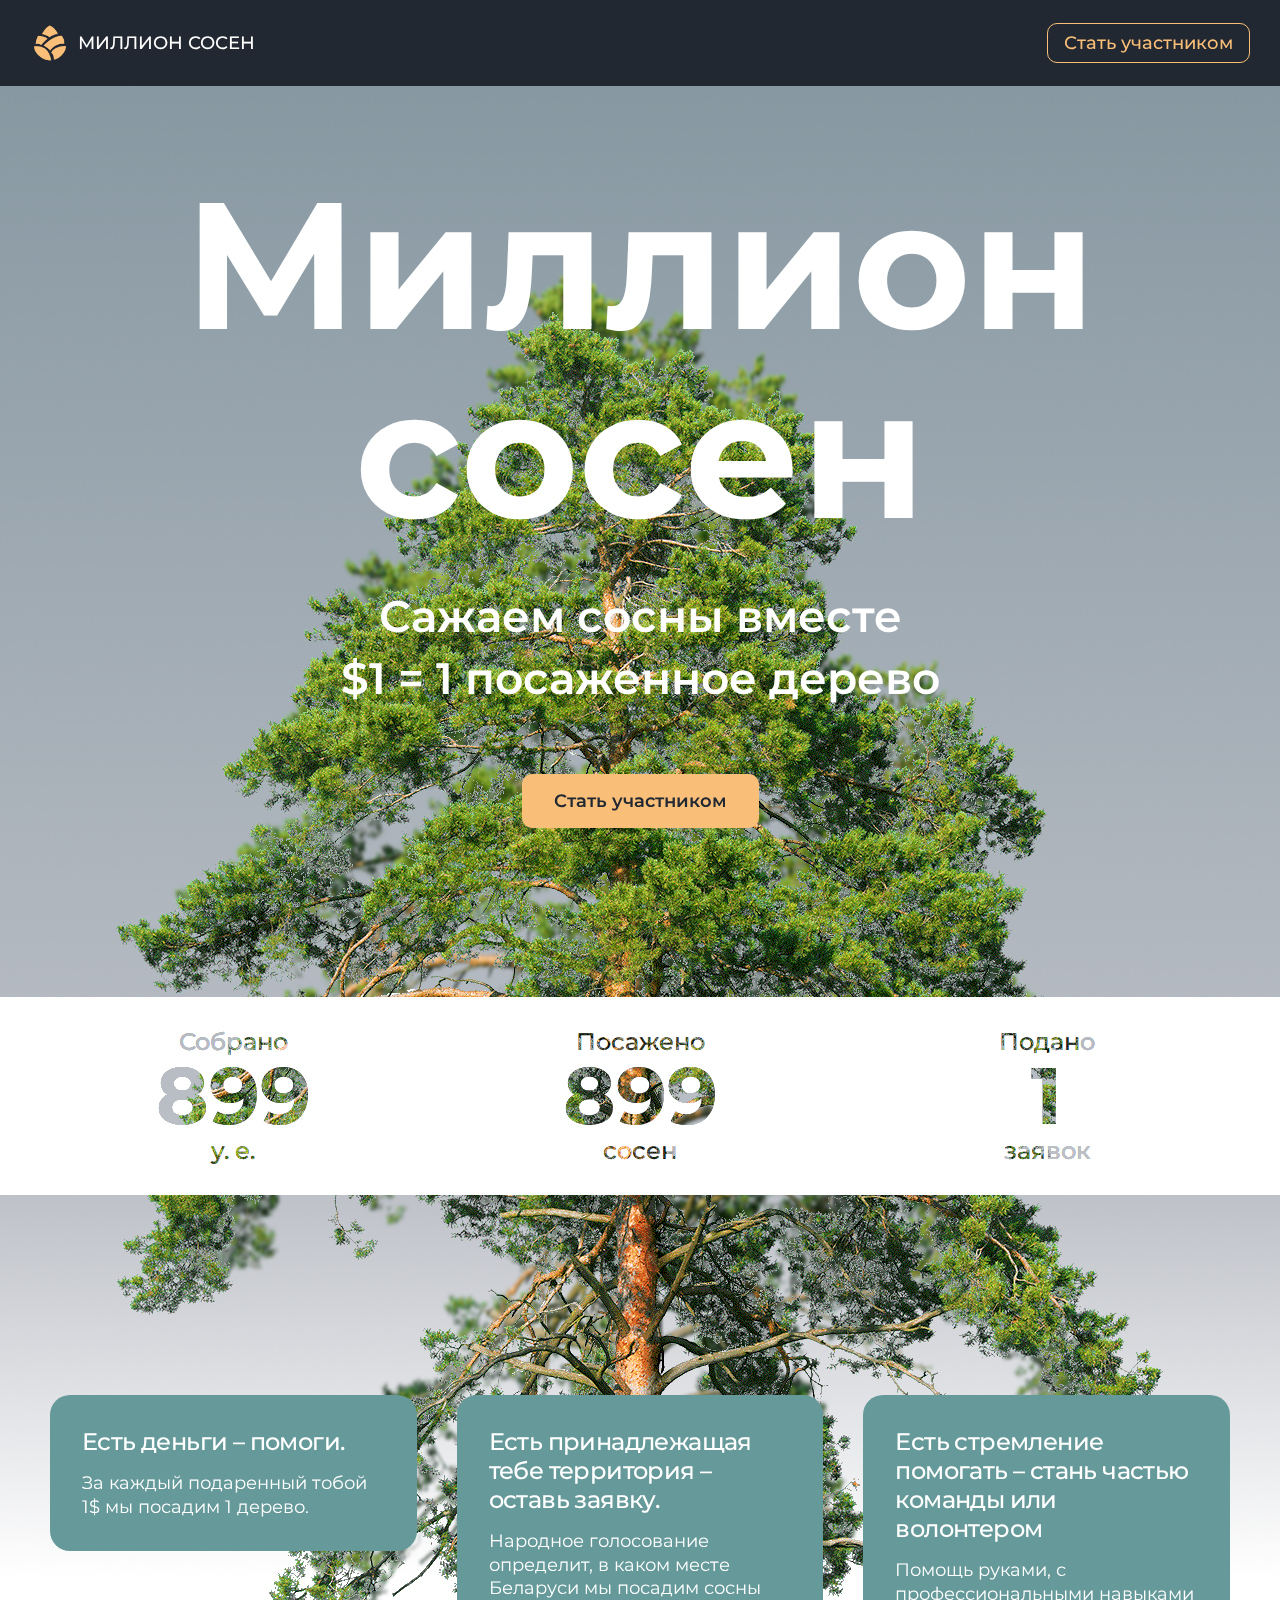
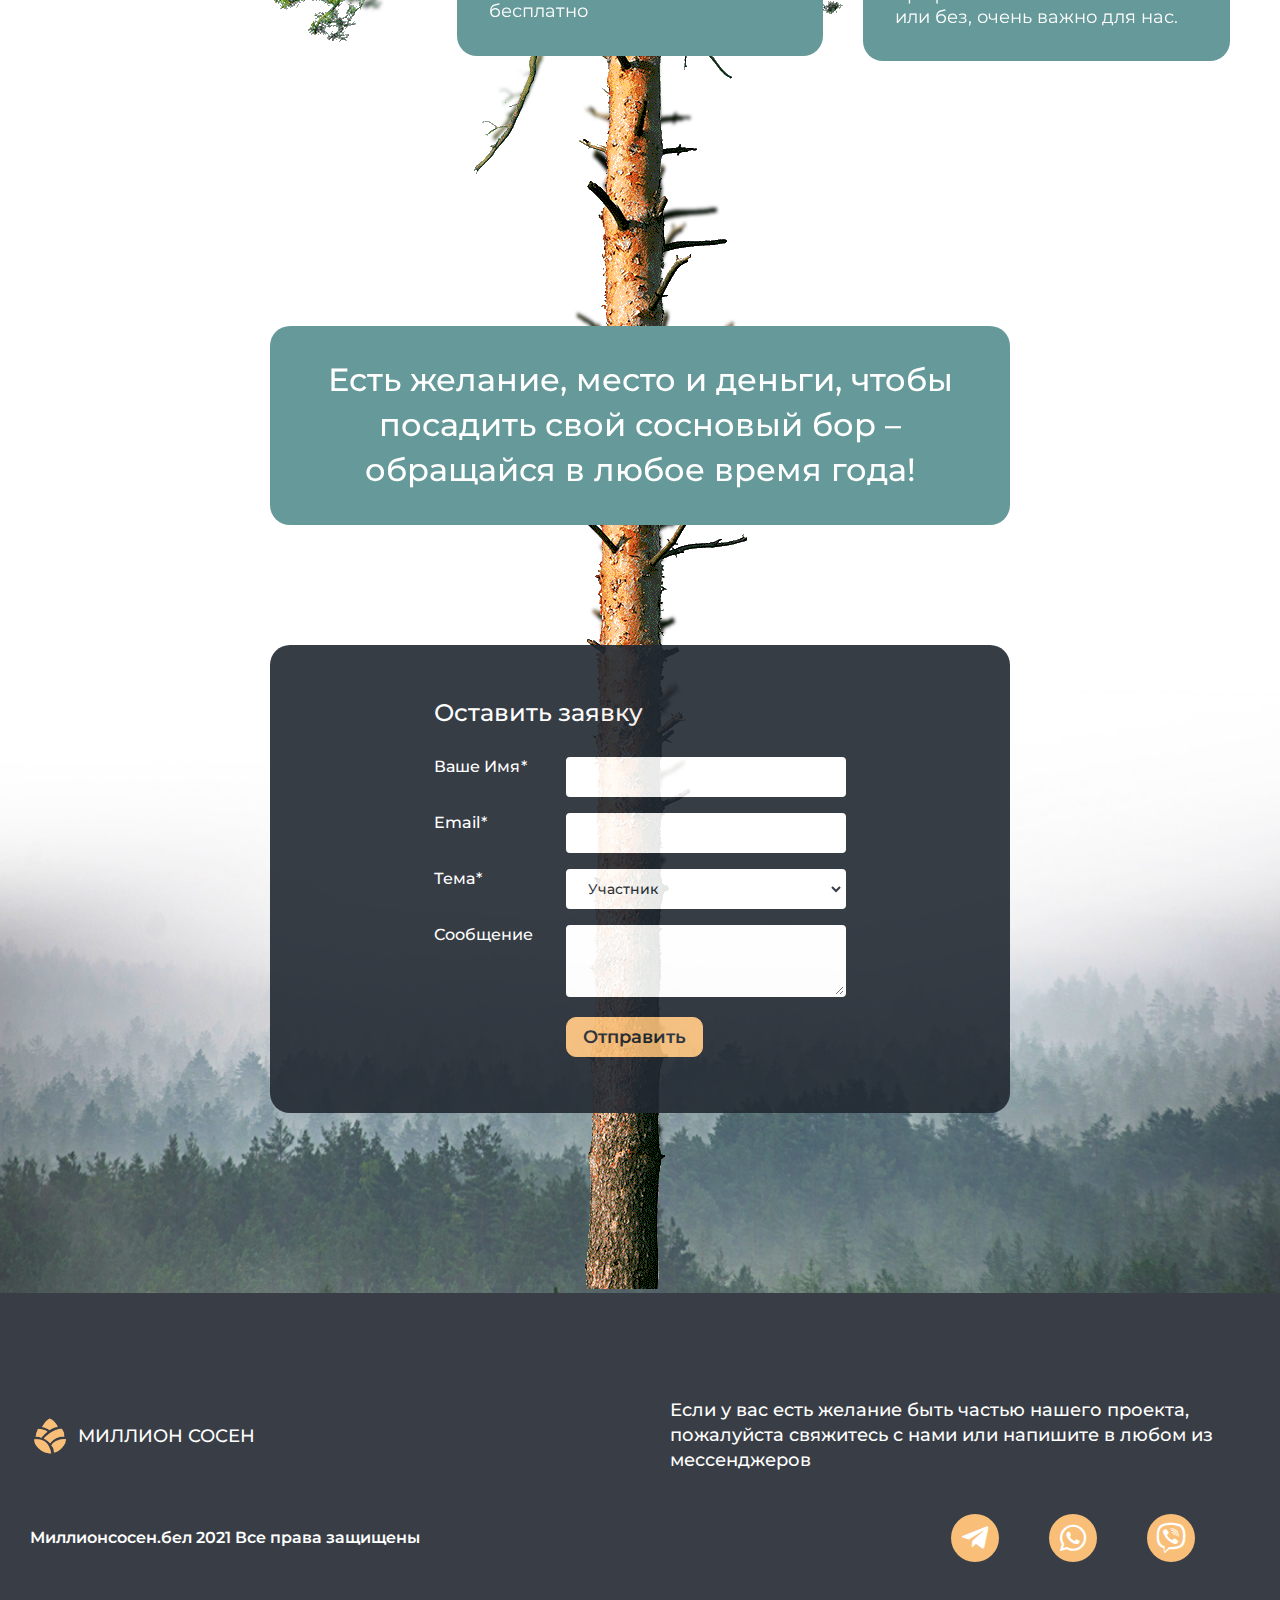
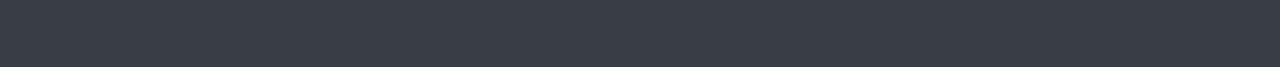
==== index2.html @ 53fb5ec6 "ads" ====
<!DOCTYPE html>
<html lang="en">
<head>
	<meta charset="UTF-8">
	<meta name="viewport" content="width=device-width, initial-scale=1.0">
	<link rel="preconnect" href="https://fonts.gstatic.com">
	<link href="https://fonts.googleapis.com/css2?family=Montserrat:wght@400;500;600;700;900&display=swap" rel="stylesheet">
	<link rel="stylesheet" href="https://cdnjs.cloudflare.com/ajax/libs/font-awesome/5.15.3/css/all.min.css">
	<link rel="stylesheet" href="css/normalize.css">
	<link rel="stylesheet" href="css/main2.css">
	<title>Document</title>
</head>
<body>


	<div class="body">

		<header id="header">
		
			<div class="wrapper">
				
				<div class="header-parent">
					<div class="header-right">
						<div class="logo">
							<img src="img/logo.png" alt="Logotype">
							<h3>Миллион сосен</h3>
						</div>
					</div>
					<div class="header-left">
						<button class="main-btn header-btn">Стать участником</button>
					</div>
				</div>

			</div>
		</header>

		<section id="banner">
			
			<div class="wrapper">

				<div class="banner-parent">

					<div class="banner-title-parent">
						<h1 class="banner-title banner-title-1">Миллион</h1>
						<h1 class="banner-title banner-title-2">cосен</h1>
					</div>

					<div class="banner-info">
						<p class="banner-text">
							Сажаем сосны вместе <br> $1 = 1 посаженное дерево
						</p>
					</div>

					<div class="banner-action">
						<button class="main-btn banner-btn">Стать участником</button>
					</div>

				</div>

			</div>
		</section>

		<section id="info-block">
			
			<div class="wrapper">
				<div class="info-block-parent">

					<div class="info-block-item">
						<p>Собрано</p>
						<h3 class="info-block-count">899</h3>
						<p>у. е.</p>
					</div>

					<div class="info-block-item">
						<p>Посажено</p>
						<h3 class="info-block-count">899</h3>
						<p>сосен</p>
					</div>

					<div class="info-block-item">
						<p>Подано</p>
						<h3 class="info-block-count">1</h3>
						<p>заявок</p>
					</div>

				</div>
			</div>
		</section>

		<section id="cards">
			
			<div class="wrapper">
				<div class="cards">

					<div class="card-item">
						<div class="card-title-parent">
							<h4 class="card-title">Есть деньги – помоги.</h4>
						</div>
						<div class="card-info">
							<p class="card-text">За каждый подаренный тобой 1$ мы посадим 1 дерево. </p>
						</div>
						<div class="card-btn-parent">
							<button class="main-btn card-btn">Стать участником</button>
						</div>
					</div>

					<div class="card-item">
						<div class="card-title-parent">
							<h4 class="card-title">Есть принадлежащая тебе территория – оставь заявку.</h4>
						</div>
						<div class="card-info">
							<p class="card-text">Народное голосование определит, в каком месте Беларуси мы посадим сосны бесплатно</p>
						</div>
						<div class="card-btn-parent">
							<button class="main-btn card-btn">Стать участником</button>
						</div>
					</div>

					<div class="card-item">
						<div class="card-title-parent">
							<h4 class="card-title">Есть стремление помогать  – стань частью команды или волонтером</h4>
						</div>
						<div class="card-info">
							<p class="card-text">Помощь руками, с профессиональными навыками или без, очень важно для нас.</p>
						</div>
						<div class="card-btn-parent">
							<button class="main-btn card-btn">Стать участником</button>
						</div>
					</div>

				</div>
			</div>
		</section>

		<section id="info-card">
			
			<div class="wrapper">
				<div class="info-card-parent">

					<div class="info-card-item">
						<div class="info-card-info">
							<p class="info-card-text">Есть желание, место и деньги, чтобы посадить свой сосновый бор – обращайся в любое время года!</p>
						</div>
					</div>

				</div>
			</div>
		</section>


		<section id="form-block">
			
			<div class="wrapper">
				<div class="form-block-parent">

					<div class="form-block-form-parent">
						<div class="form-block-form">
						
							<div class="form-title-parent">
								<h4 class="form-title">Оставить заявку</h4>
							</div>

							<form action="" class="form" method="post">

								<div class="form-item">

									<div class="form-label-parent">
										<label for="name-input" class="required-label form-label">Ваше Имя</label>
									</div>

									<div class="form-info">
										<input id="name-input" name="name" type="text" class="form-input">
										<div class="form-error">
											<p class="form-error-text">
												Пожалуйста заполните это поле
											</p>
										</div>
									</div>
								</div>

								<div class="form-item">

									<div class="form-label-parent">
										<label for="email-input" class="required-label form-label">Email</label>
									</div>
									
									<div class="form-info">
										<input id="email-input" name="email" type="text" class="form-input">
										<div class="form-error">
											<p class="form-error-text">
												Пожалуйста введите Вашу почту
											</p>
										</div>
									</div>
								</div>

								<div class="form-item">

									<div class="form-label-parent">
										<label for="theme-input" class="required-label form-label">Тема</label>
									</div>
									
									<div class="form-info">
										<select id="theme-input" name="theme" class="form-input form-select">
	                                        <option value="member">Участник</option>
	                                        <option value="volunteer">Волонтер</option>
	                                        <option value="owner">Владелец</option>
	                                        <option value="customer">Покупатель</option>
										</select>
										<div class="form-error">
											<p class="form-error-text">
												Пожалуйста выберите Вашу тему
											</p>
										</div>
									</div>
								</div>

								<div class="form-item">

									<div class="form-label-parent">
										<label for="form-message" class="form-label">Сообщение</label>
									</div>
									
									<div class="form-info">
										<textarea name="message" id="form-message" class="form-input form-textarea"></textarea>
									</div>
								</div>

								<div class="form-btn-parent">
									<button type="submit" class="main-btn form-btn">Отправить</button>
								</div>

							</form>

						</div>
					</div>
					
				</div>
			</div>
		</section>


		<img src="img/bg.png" class="bg-img">
		<div class="bg-sosna"></div>

	</div>


	<footer id="footer">

		<div class="form-block-parent-2">

			<div class="form-block-form-parent">
				<div class="form-block-form">
				
					<div class="form-title-parent">
						<h4 class="form-title">Оставить заявку</h4>
					</div>

					<form action="" class="form" method="post">

						<div class="form-item">

							<div class="form-label-parent">
								<label for="name-input" class="required-label form-label">Ваше Имя</label>
							</div>

							<div class="form-info">
								<input id="name-input" name="name" type="text" class="form-input">
								<div class="form-error">
									<p class="form-error-text">
										Пожалуйста заполните это поле
									</p>
								</div>
							</div>
						</div>

						<div class="form-item">

							<div class="form-label-parent">
								<label for="email-input" class="required-label form-label">Email</label>
							</div>
							
							<div class="form-info">
								<input id="email-input" name="email" type="text" class="form-input">
								<div class="form-error">
									<p class="form-error-text">
										Пожалуйста введите Вашу почту
									</p>
								</div>
							</div>
						</div>

						<div class="form-item">

							<div class="form-label-parent">
								<label for="theme-input" class="required-label form-label">Тема</label>
							</div>
							
							<div class="form-info">
								<select id="theme-input" name="theme" class="form-input form-select">
                                    <option value="member">Участник</option>
                                    <option value="volunteer">Волонтер</option>
                                    <option value="owner">Владелец</option>
                                    <option value="customer">Покупатель</option>
								</select>
								<div class="form-error">
									<p class="form-error-text">
										Пожалуйста выберите Вашу тему
									</p>
								</div>
							</div>
						</div>

						<div class="form-item">

							<div class="form-label-parent">
								<label for="form-message" class="form-label">Сообщение</label>
							</div>
							
							<div class="form-info">
								<textarea name="message" id="form-message" class="form-input form-textarea"></textarea>
							</div>
						</div>

						<div class="form-btn-parent">
							<button type="submit" class="main-btn form-btn">Отправить</button>
						</div>

					</form>

				</div>
			</div>
			
		</div>

		<div class="wrapper">
			<div class="footer-parent">
				
				<div class="footer-item footer-logo-parent">
					<div class="logo footer-logo">
						<img src="img/logo.png" alt="" class="footer-logo-img">
						<h3>Миллион сосен</h3>
					</div>
				</div>

				<div class="footer-item footer-text-parent">
					<p class="footer-text">
						Если у вас есть желание быть частью нашего проекта, пожалуйста свяжитесь с нами или напишите в любом из мессенджеров
					</p>
				</div>

				<div class="footer-item footer-info-parent">
					<p class="footer-info">
						Миллионсосен.бел 2021 Все права защищены
					</p>
				</div>

				<div class="footer-item footer-socials-parent">
					<ul class="footer-socials">

						<li>
							<a href="#" class="footer-socials-link">
								<i class="fab fa-telegram-plane"></i>
							</a>
						</li>

						<li>
							<a href="#" class="footer-socials-link">
								<i class="fab fa-whatsapp"></i>
							</a>
						</li>

						<li>
							<a href="#" class="footer-socials-link">
								<i class="fab fa-viber"></i>
							</a>
						</li>

					</ul>
				</div>

			</div>
		</div>
	</footer>



<script src="js/main.js"></script>

</body>
</html>
---- css/main2.css ----
@import 'header.css';
@import 'banner.css';
@import 'info-block.css';
@import 'cards.css';
@import 'info-card.css';
@import 'form.css';
@import 'footer.css';


* {
	font-family: 'Montserrat', sans-serif;
	font-weight: 400;
	box-sizing: border-box;
}

body, html {
	min-height: 100%;
	overflow-x: hidden;
}

ul { 
	list-style: none;
	margin: 0;
	padding: 0;
}

h1, h2, h3, h4, h5, h6, p {
	margin: 0;
	padding: 0;
}

a {
	text-decoration: none;
	color: inherit;
}

button {
	padding: 0;
	margin: 0;
}

img {
	max-width: 100%;
}

button:focus, a:focus, input:focus, textarea:focus, select:focus {
	outline: none;
}

.body {
	position: relative;
	min-height: 100%;
}

.bg-sosna {
	position: absolute;
    width: 100%;
    height: 100%;
    left: auto;
    right: auto;
    text-align: center;
    top: 150px;
    z-index: -1;
    background: url(../img/bg2.png);
    background-repeat: no-repeat;
    background-position: center
}

.wrapper {
	max-width: calc(1332px);
	padding: 0 30px;
	margin: 0 auto;
}

.bg-img {
	position: absolute;
	top: 0;
	right: 0;
	left: 0;
	bottom: 0;
	z-index: -1;
	height: 100%;
}

.main-btn {
	cursor: pointer;
	border-radius: 10px;
}

@media(min-width: 1500px) {

}

@media(max-width: 1200px) {
	.wrapper {
		max-width: 1100px;
	}
}

@media(max-width: 992px) {
	.wrapper {
		width: 100%;
	}
}

@media (max-width: 768px) {

	/*.body {
		background-image: url('../img/bg-sm.png');
	}*/

	/*.bg-sosna {
	    background: url(../img/bg2.png);
	    background-repeat: no-repeat;
	    background-position: center
	}*/

}

@media(max-width: 576px) {
	.wrapper {
		width: 100%;
		padding: 0 20px;
	}
}
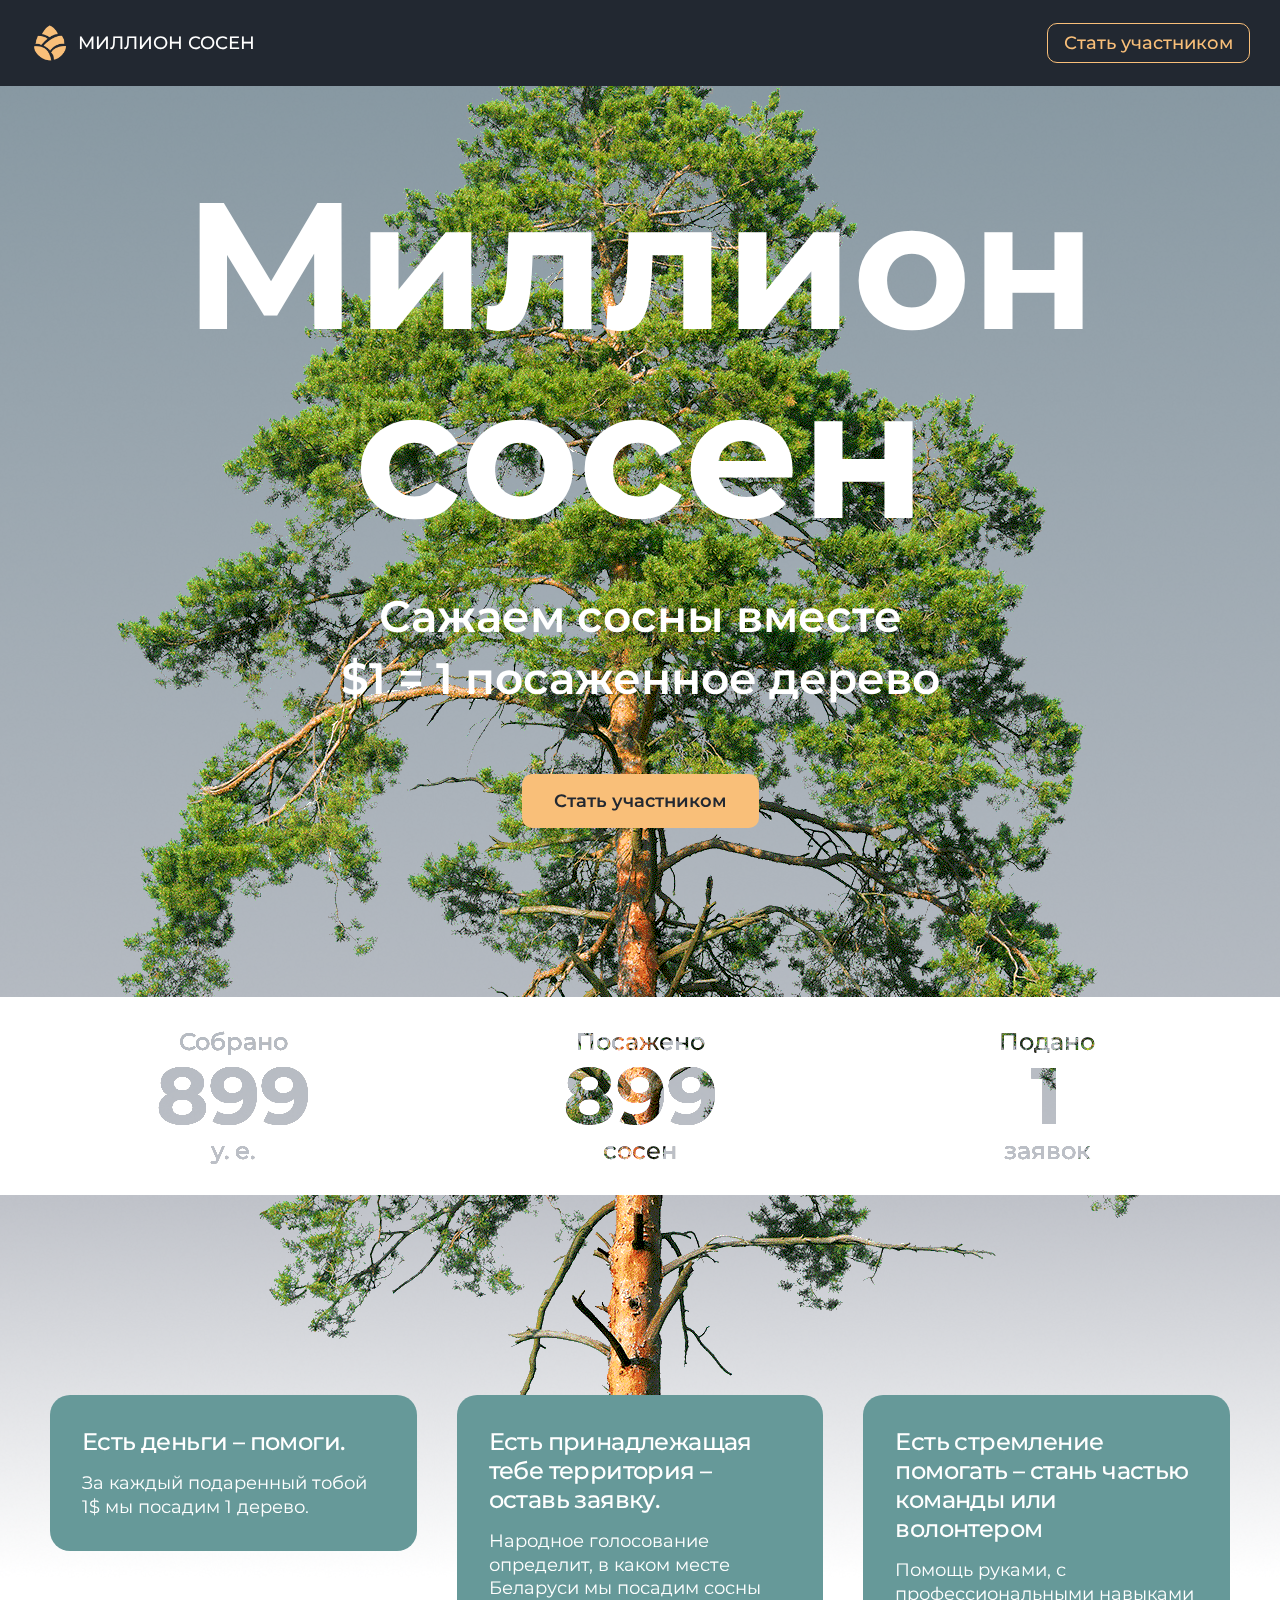
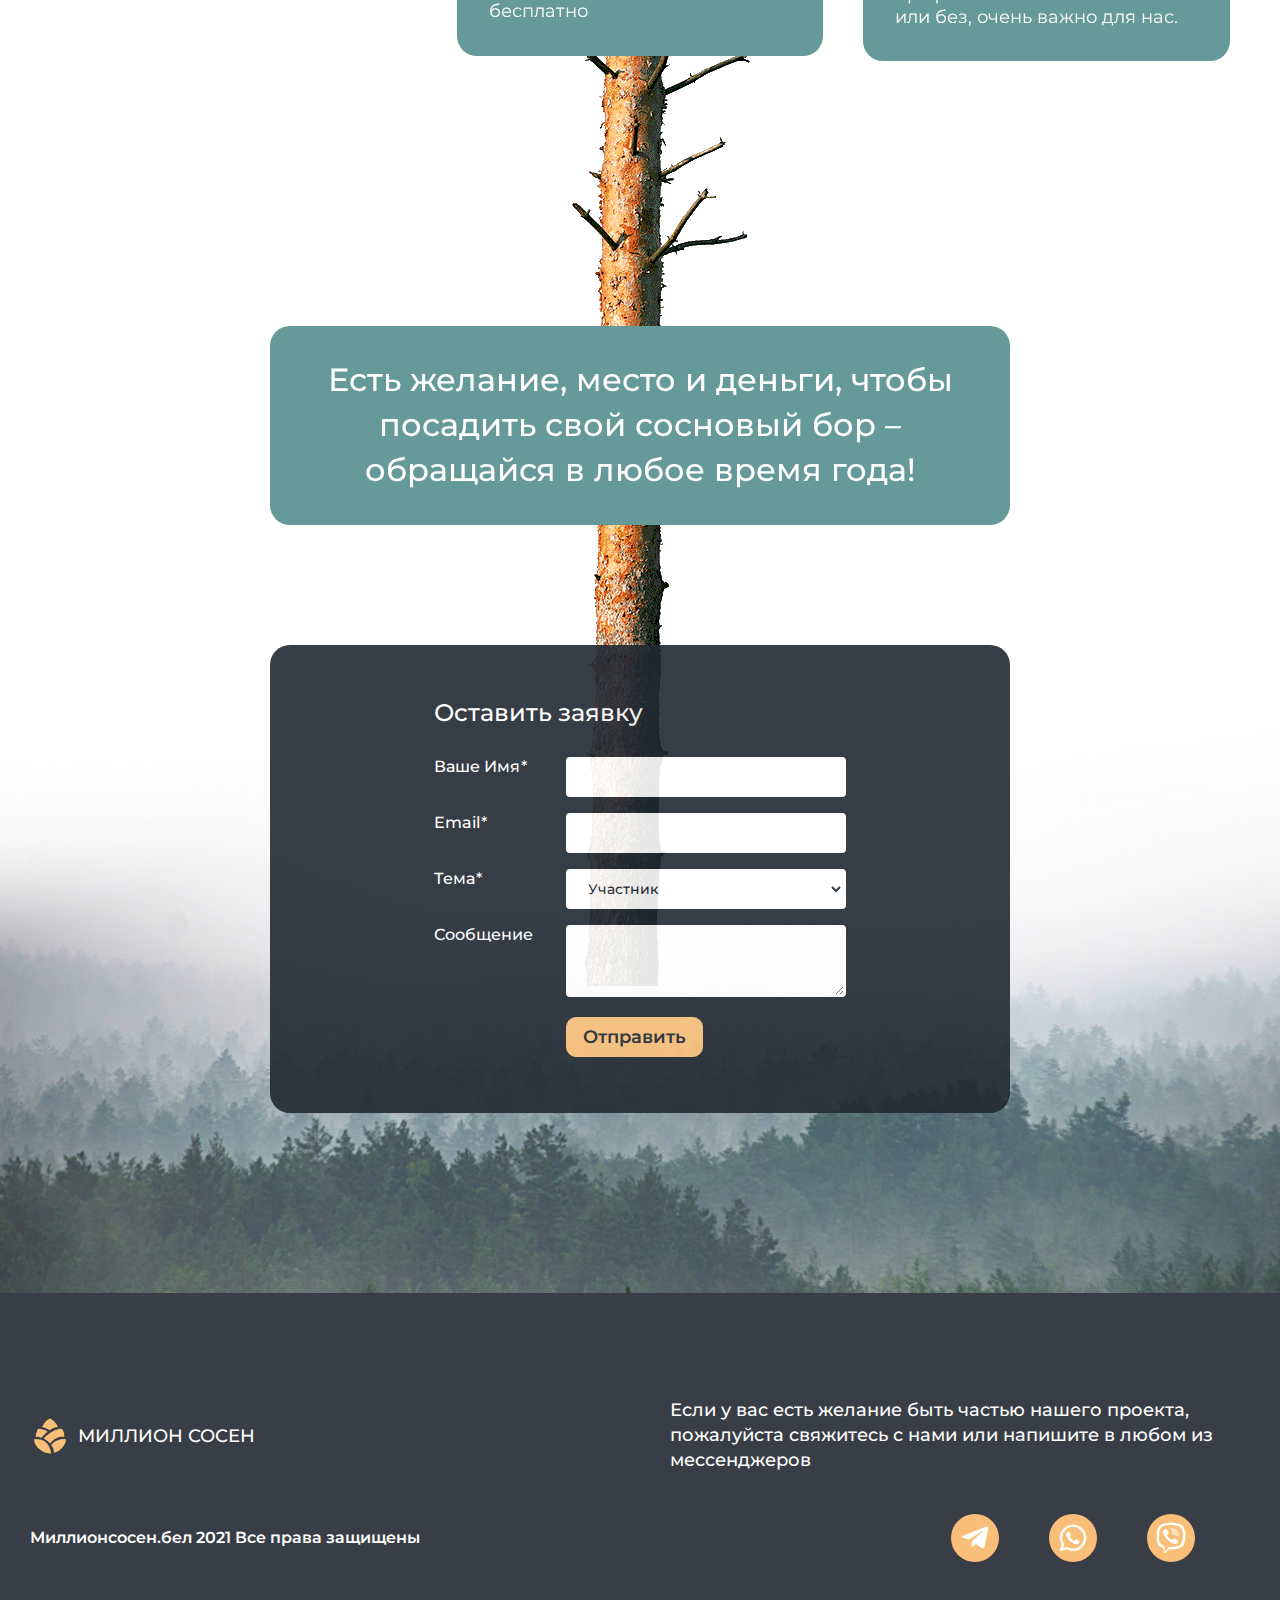
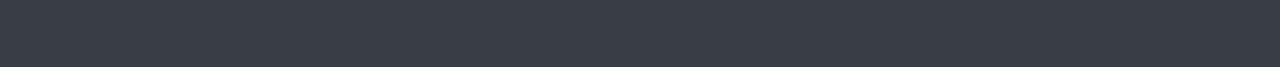
==== commit a1f6ef6e: "Parallax" ====
--- a/index2.html
+++ b/index2.html
@@ -240,8 +240,10 @@
 		</section>
 
 
-		<img src="img/bg.png" class="bg-img">
-		<div class="bg-sosna"></div>
+		<div class="parallax bg-img">
+			<img src="img/bg2.png">
+		</div>
+		<!-- <div class="bg-sosna parallax"></div> -->
 
 	</div>
 
--- a/css/main2.css
+++ b/css/main2.css
@@ -16,6 +16,10 @@
 body, html {
 	min-height: 100%;
 	overflow-x: hidden;
+}
+
+body {
+
 }
 
 ul { 
@@ -50,20 +54,10 @@
 .body {
 	position: relative;
 	min-height: 100%;
-}
-
-.bg-sosna {
-	position: absolute;
-    width: 100%;
-    height: 100%;
-    left: auto;
-    right: auto;
-    text-align: center;
-    top: 150px;
-    z-index: -1;
-    background: url(../img/bg2.png);
-    background-repeat: no-repeat;
-    background-position: center
+	overflow-y: hidden;
+	background-image: url('../img/bg-clear.png');
+	background-size: cover;
+	z-index: 0;
 }
 
 .wrapper {
@@ -75,11 +69,17 @@
 .bg-img {
 	position: absolute;
 	top: 0;
-	right: 0;
-	left: 0;
-	bottom: 0;
-	z-index: -1;
-	height: 100%;
+    left: 0px;
+    width: 100%;
+    height: 100%;
+    overflow: hidden;
+    pointer-events: none;
+    z-index: -100;
+    text-align: center;
+}
+
+.bg-img img {
+	object-position: center;
 }
 
 .main-btn {
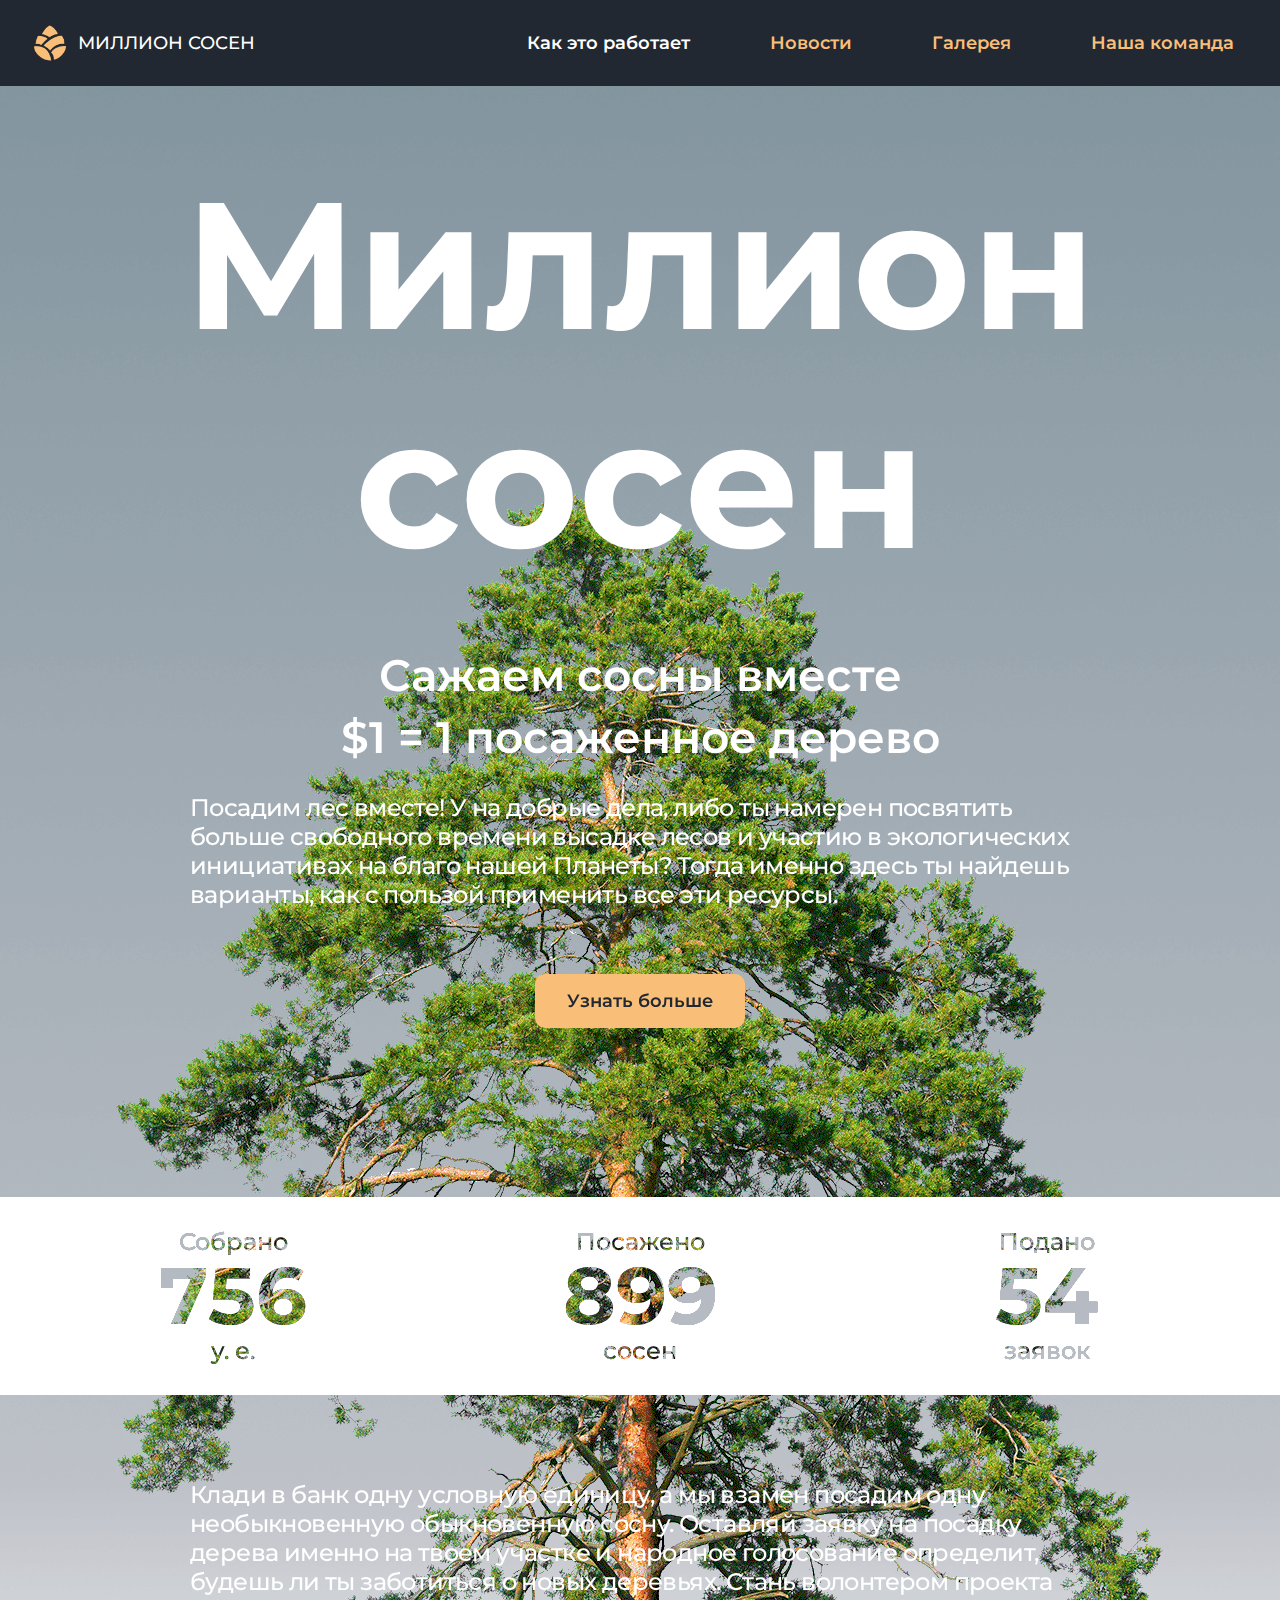
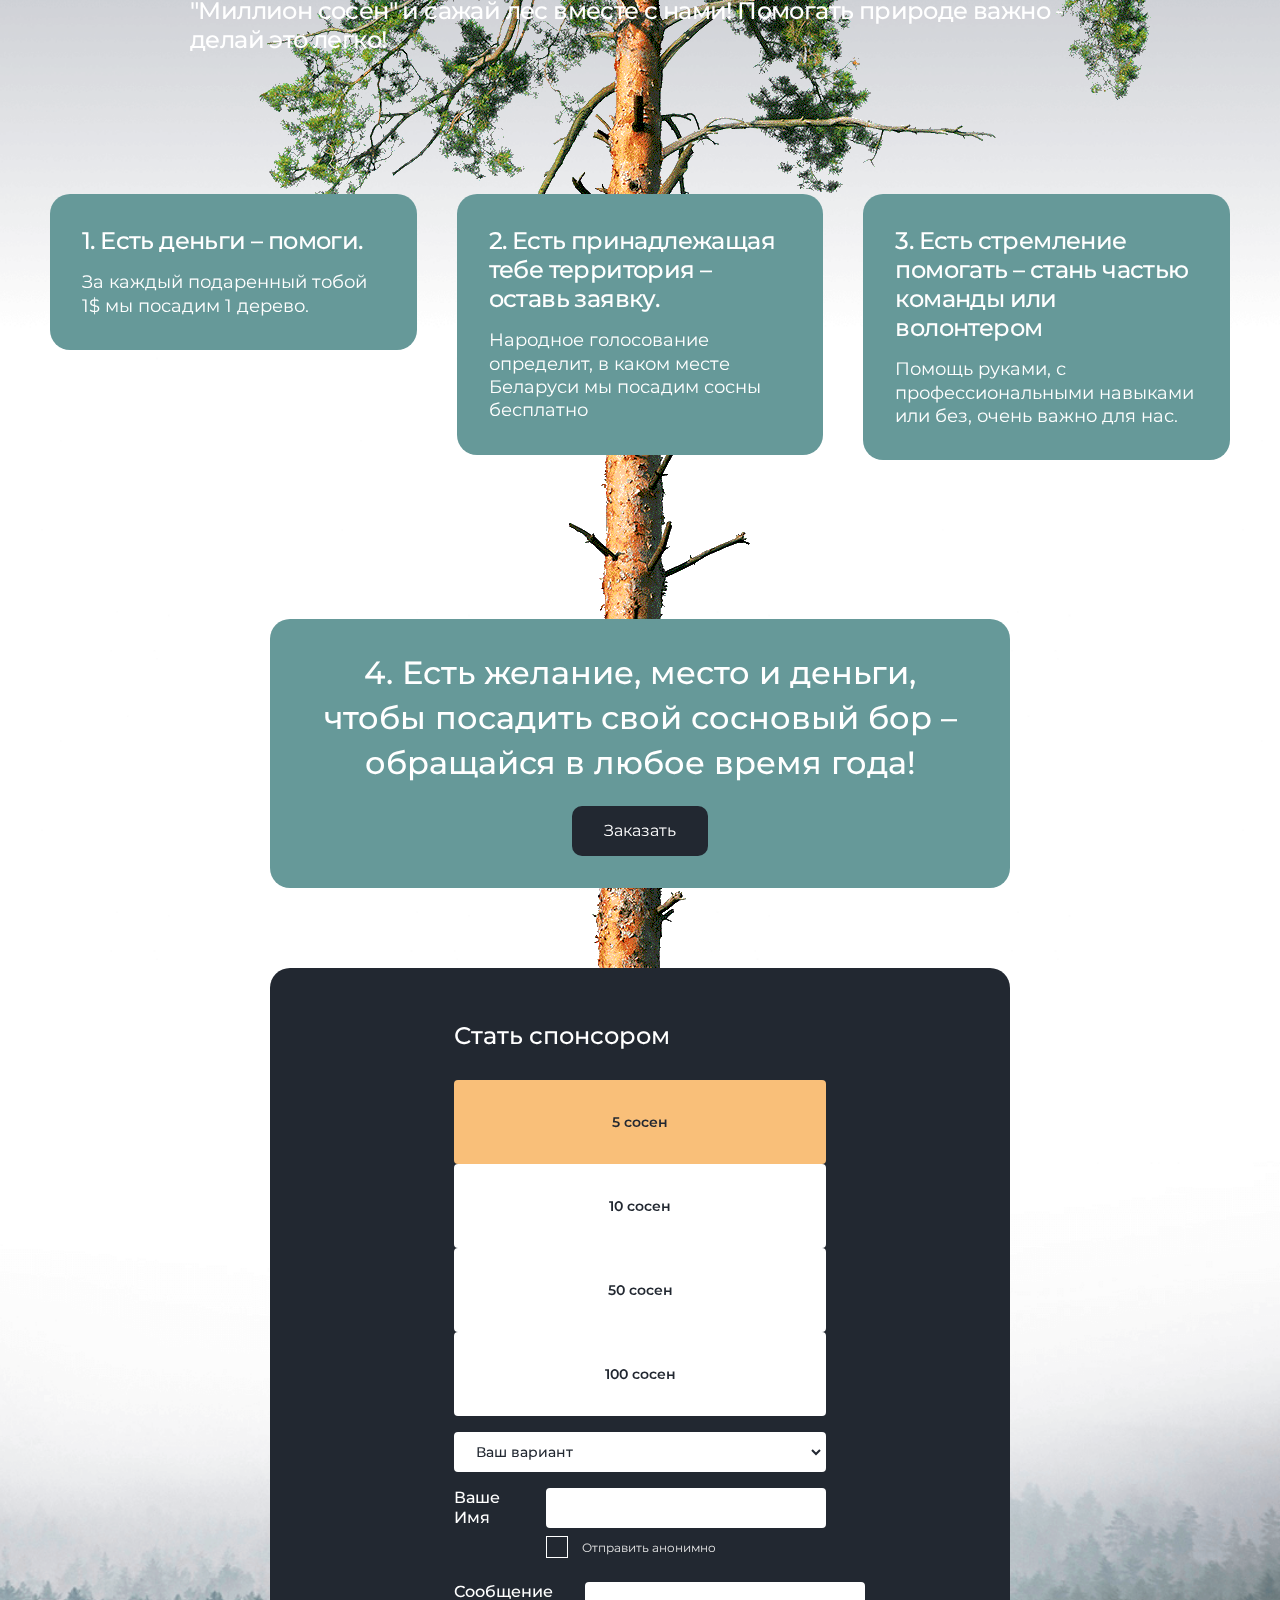
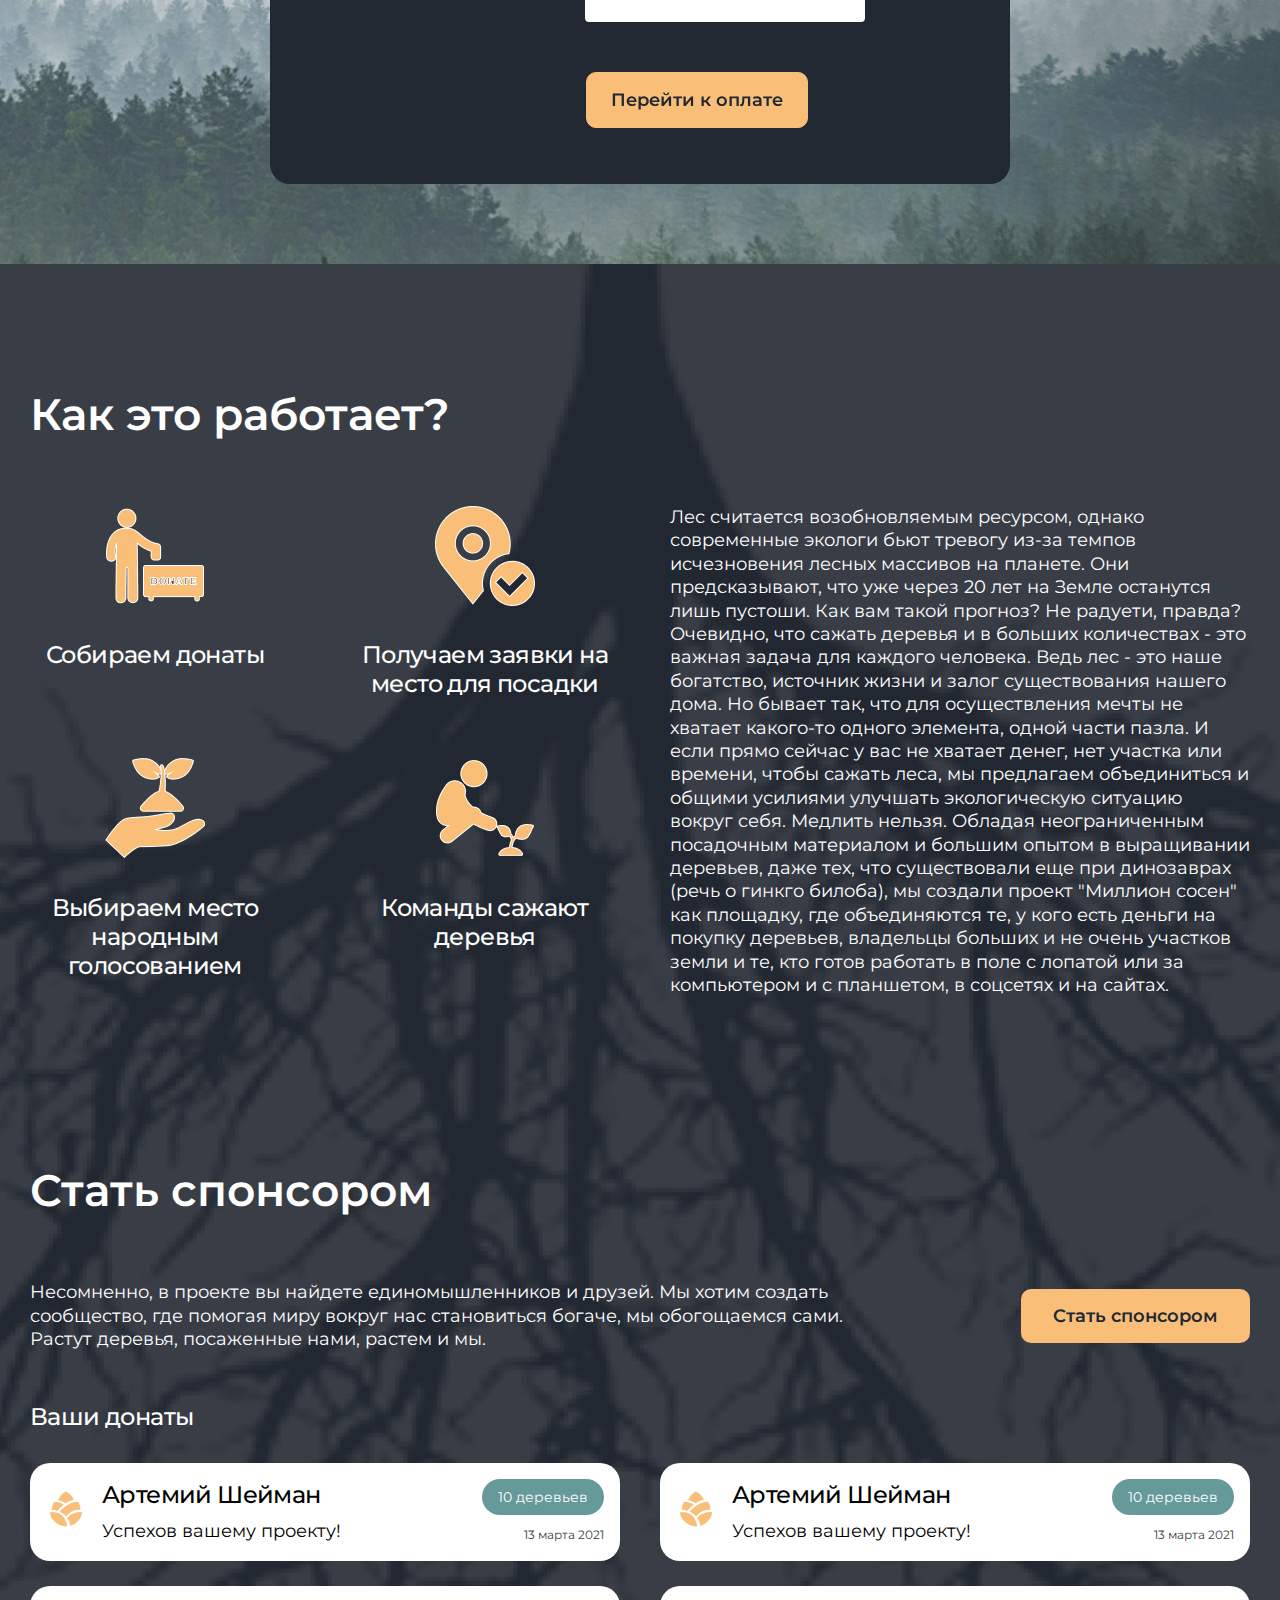
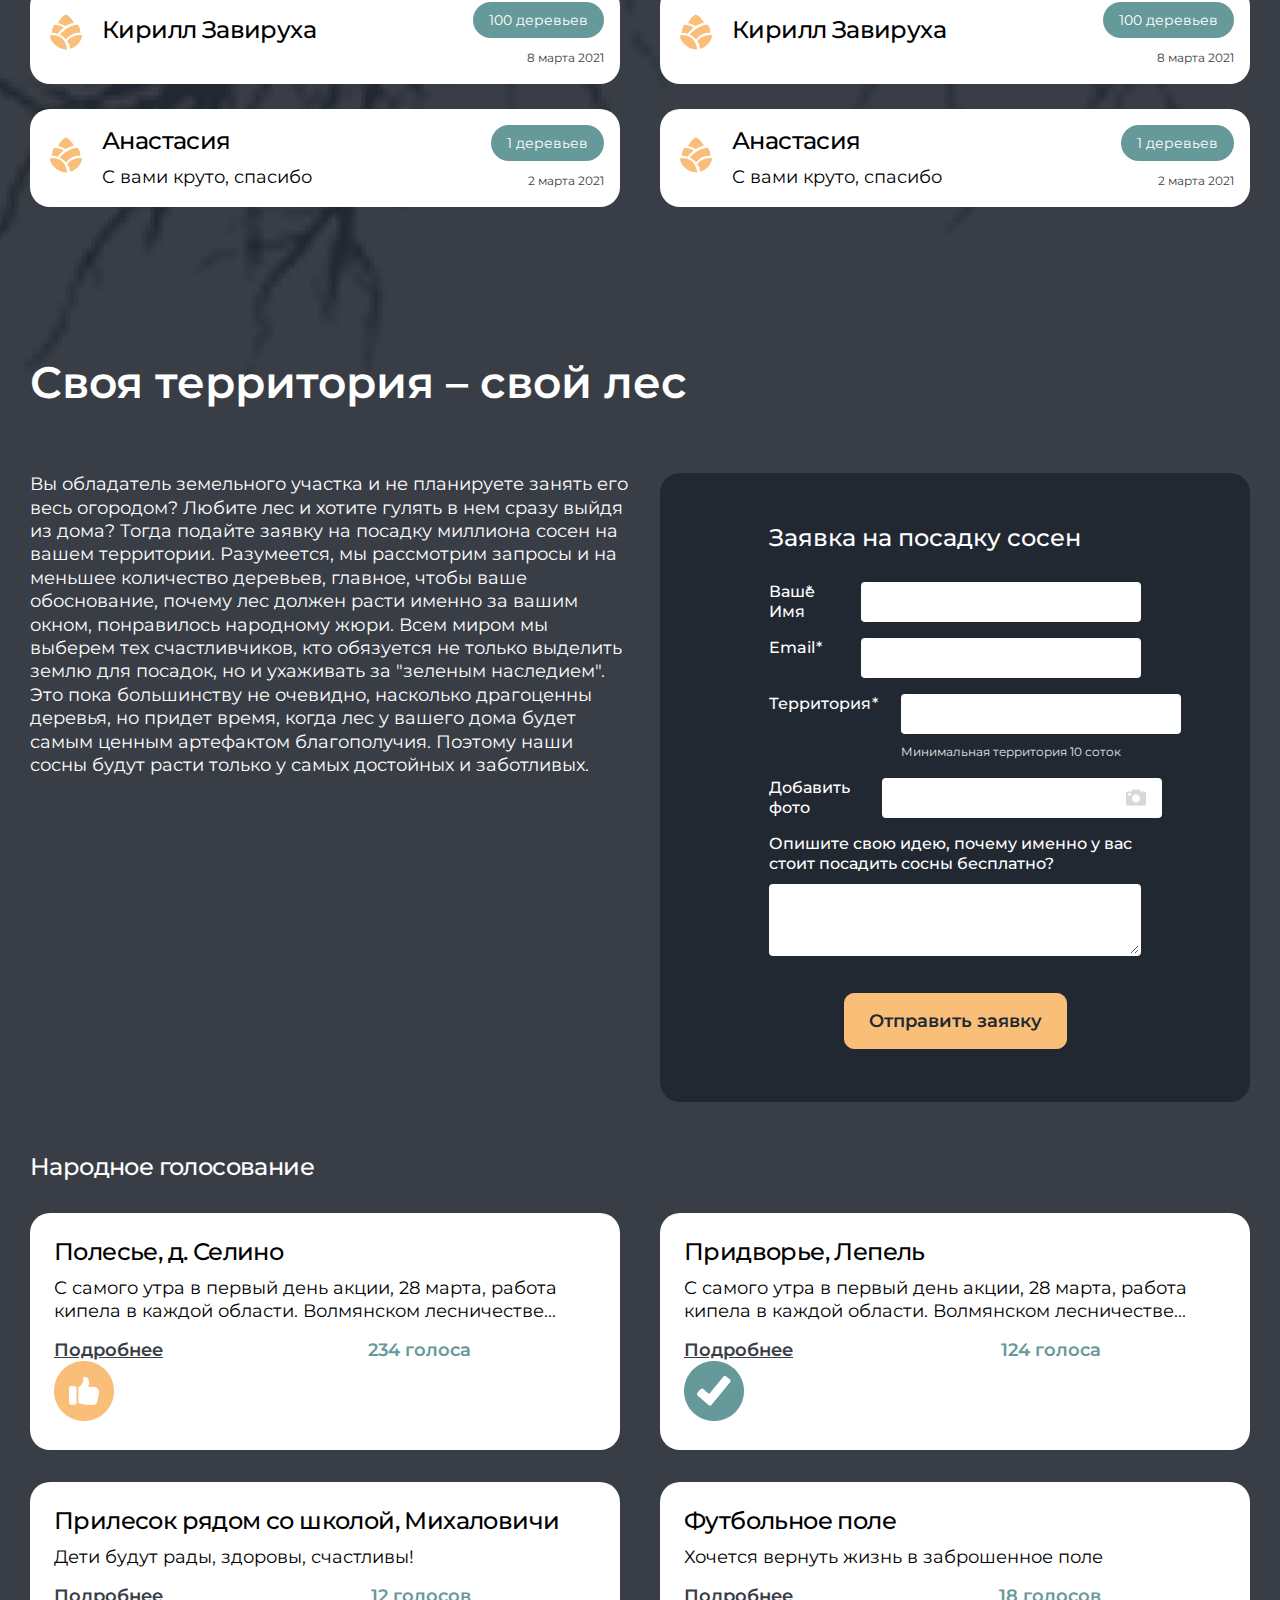
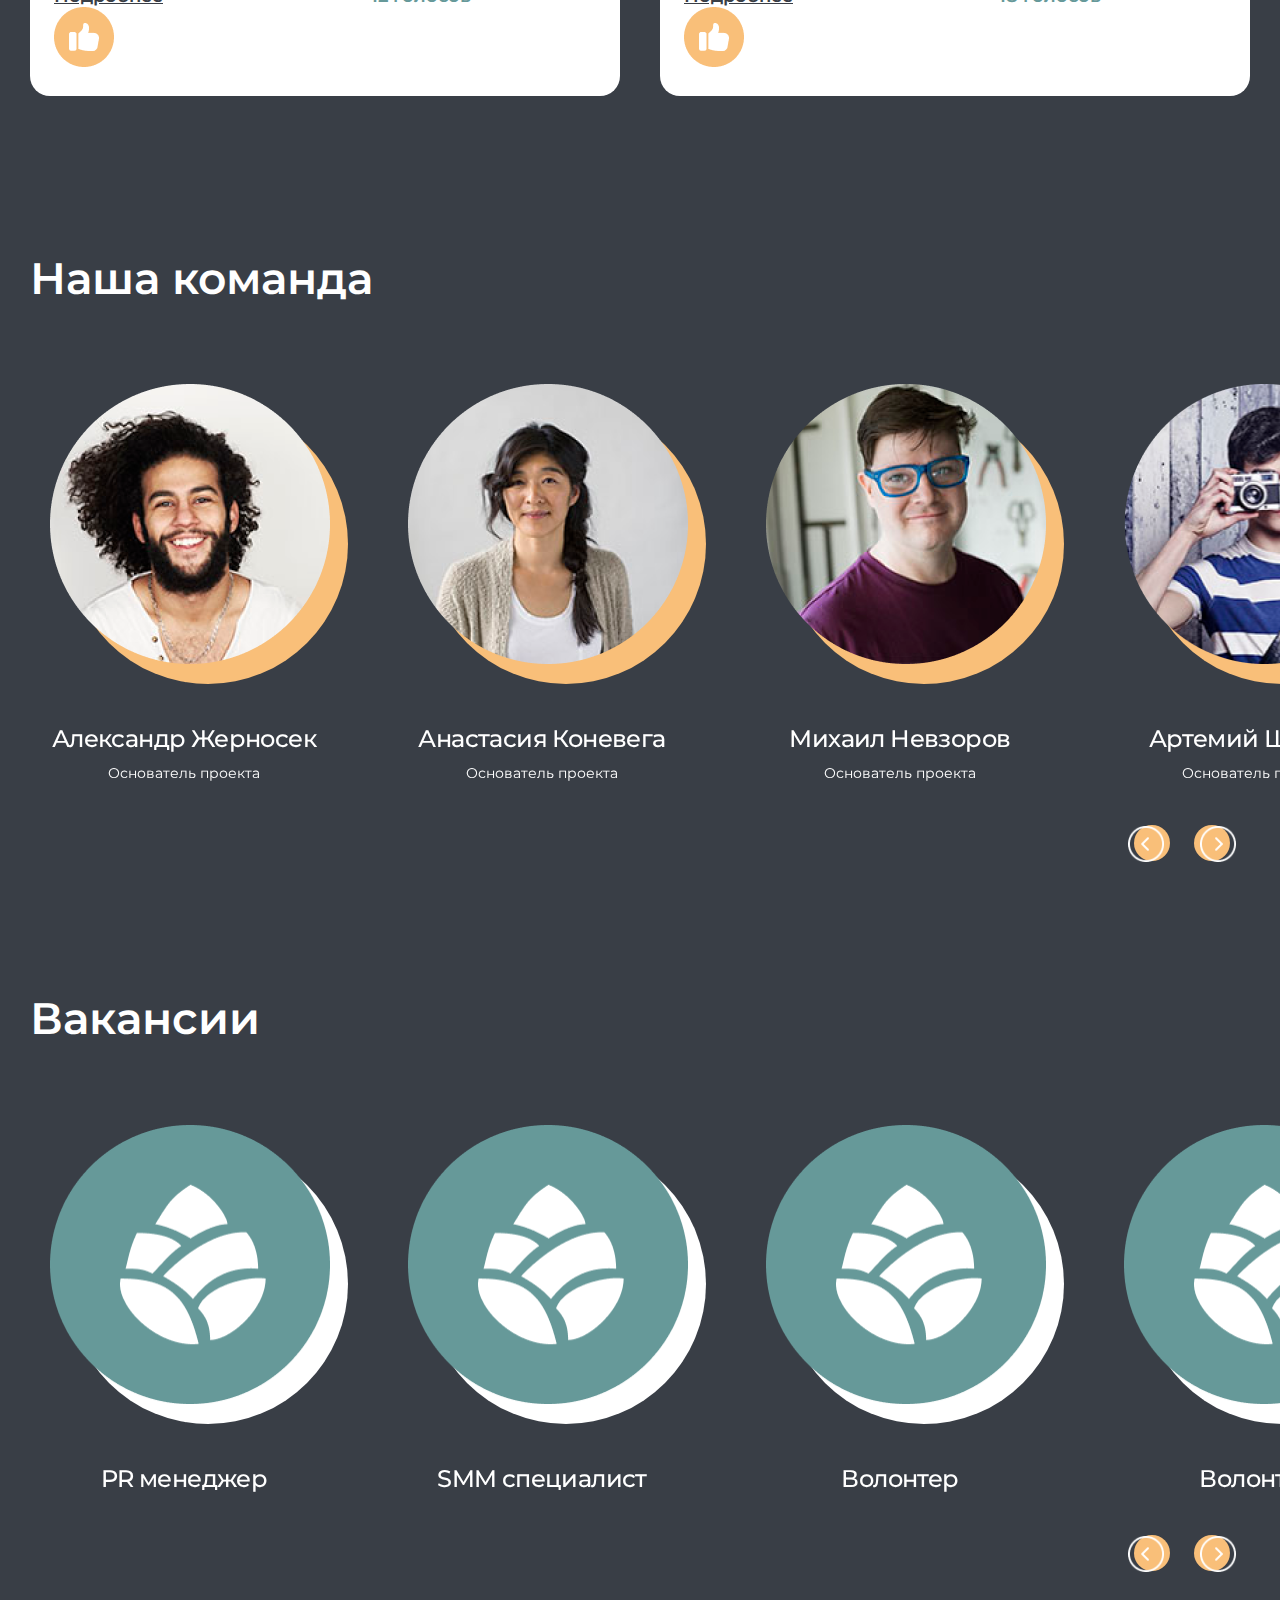
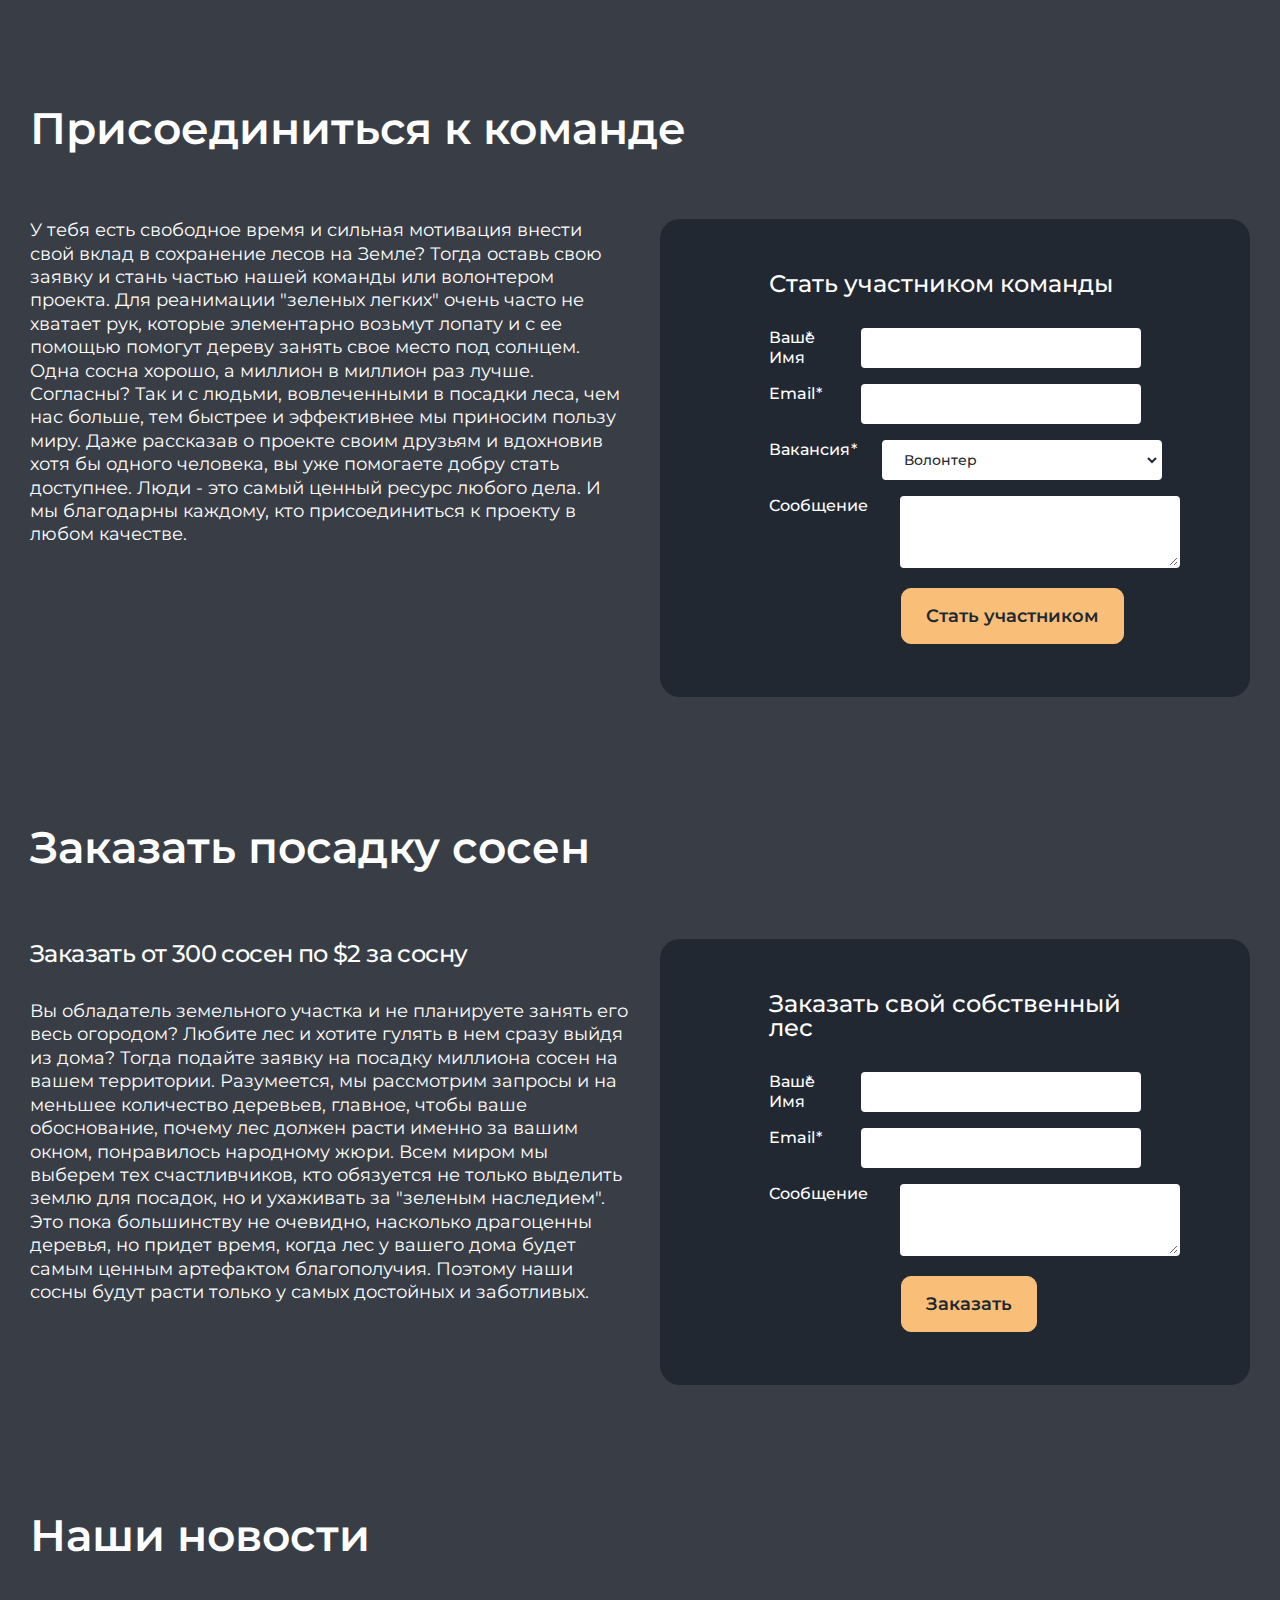
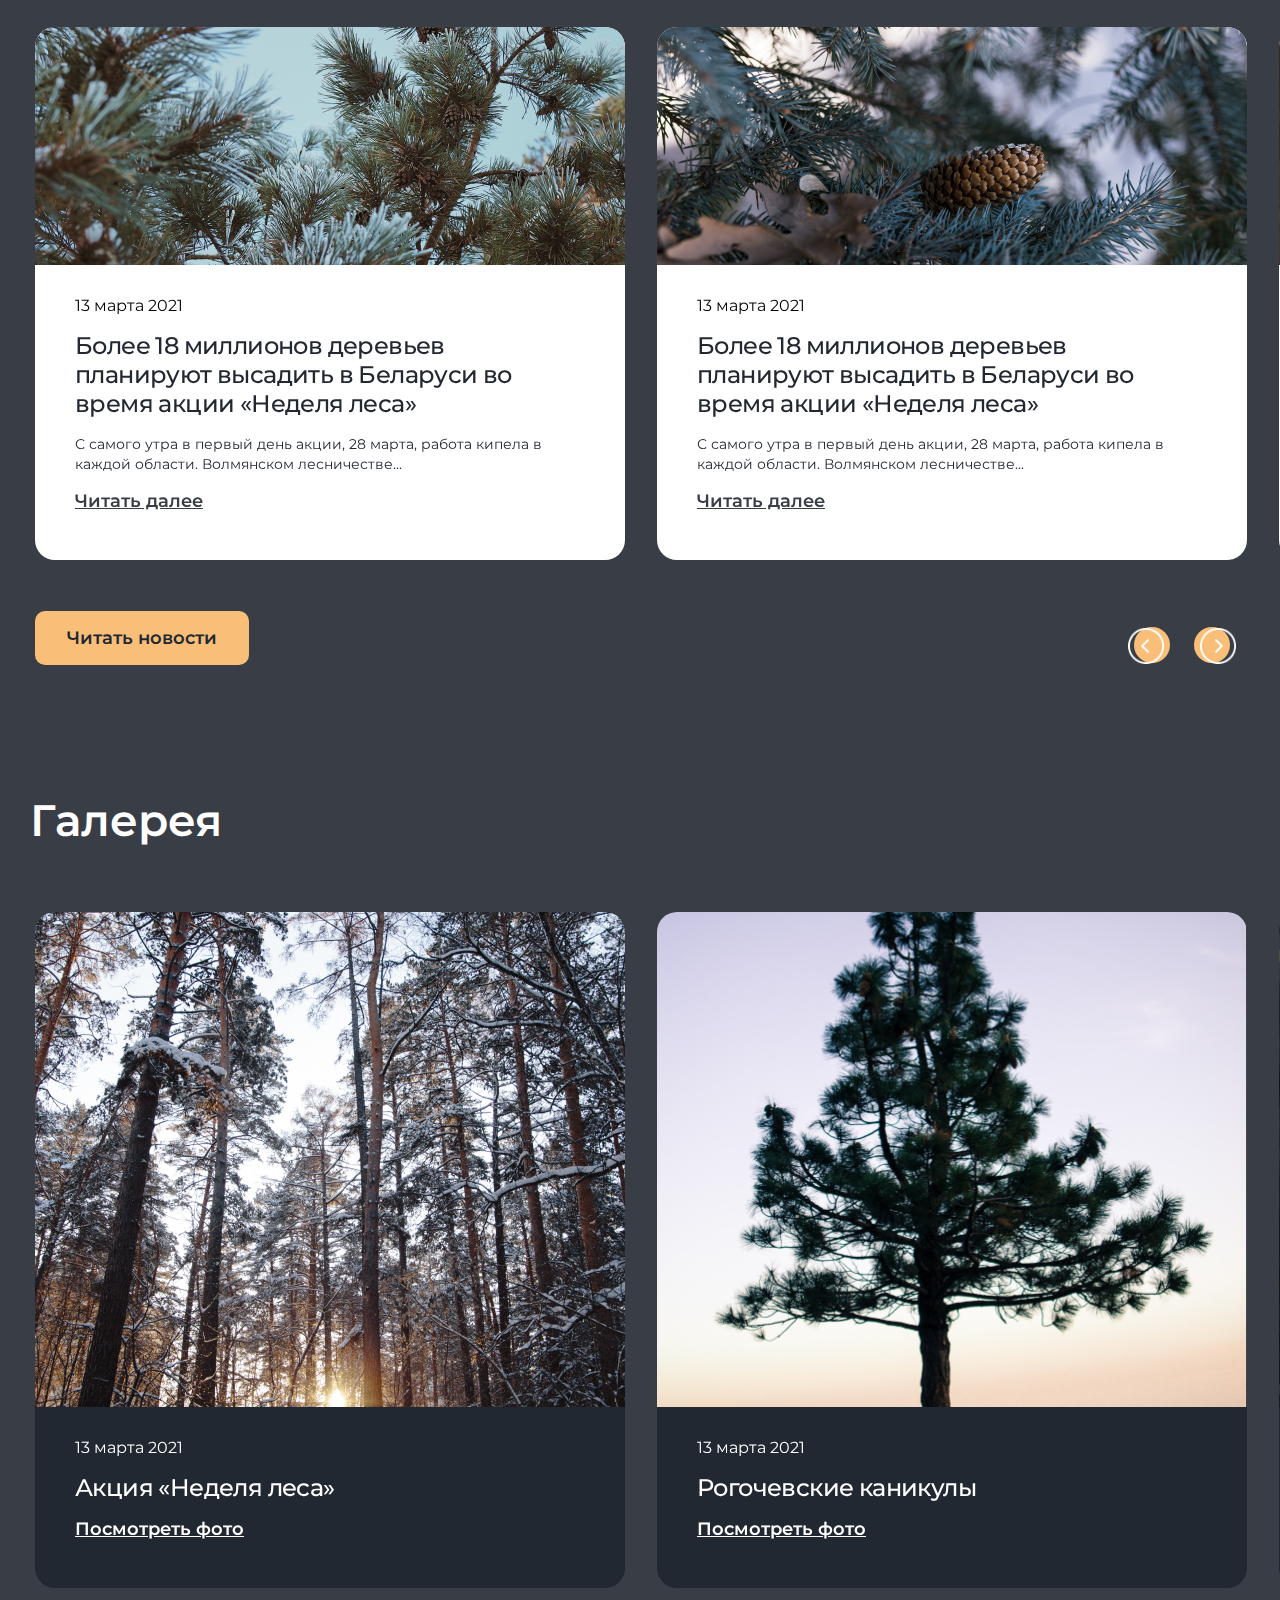
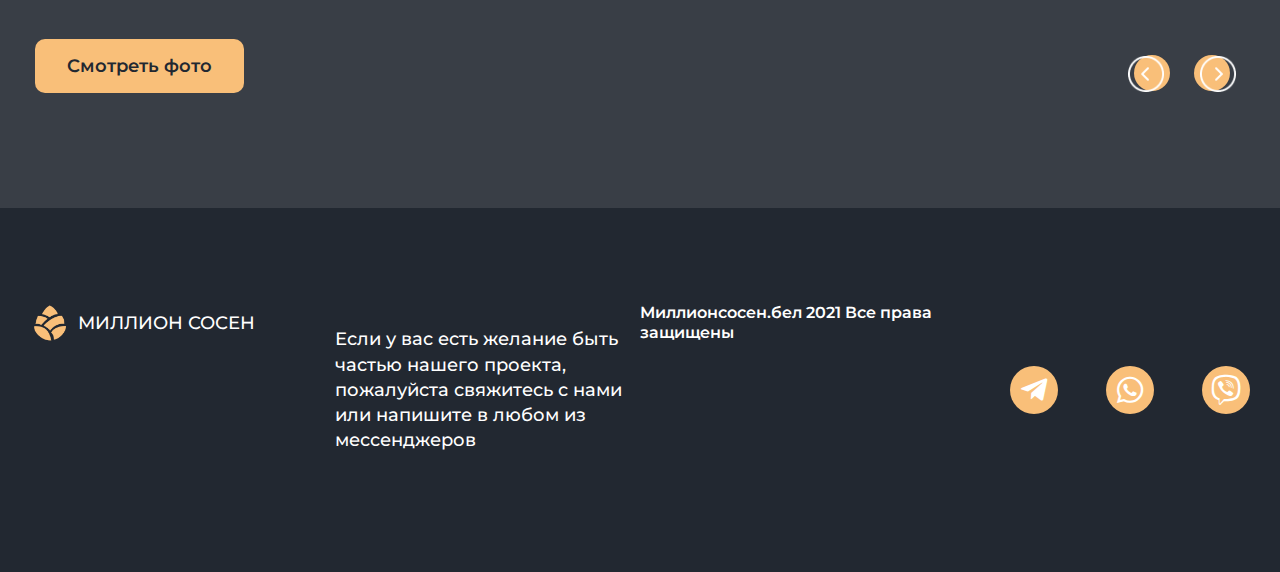
==== commit a312050c: "Complete adaptive html/css" ====
--- a/index2.html
+++ b/index2.html
@@ -3,36 +3,53 @@
 <head>
 	<meta charset="UTF-8">
 	<meta name="viewport" content="width=device-width, initial-scale=1.0">
+
+	<link rel="apple-touch-icon" sizes="180x180" href="favicons/apple-touch-icon.png">
+	<link rel="icon" type="image/png" sizes="32x32" href="favicons/favicon-32x32.png">
+	<link rel="icon" type="image/png" sizes="16x16" href="favicons/favicon-16x16.png">
+	<link rel="manifest" href="favicons/site.webmanifest">
+	<link rel="mask-icon" href="favicons/safari-pinned-tab.svg" color="#f9bf79">
+	<meta name="msapplication-TileColor" content="#f9bf79">
+	<meta name="theme-color" content="#f9bf79">
+
 	<link rel="preconnect" href="https://fonts.gstatic.com">
 	<link href="https://fonts.googleapis.com/css2?family=Montserrat:wght@400;500;600;700;900&display=swap" rel="stylesheet">
 	<link rel="stylesheet" href="https://cdnjs.cloudflare.com/ajax/libs/font-awesome/5.15.3/css/all.min.css">
 	<link rel="stylesheet" href="css/normalize.css">
-	<link rel="stylesheet" href="css/main2.css">
-	<title>Document</title>
+	<link rel="stylesheet" href="css/main.css">
+	<title>Миллион Сосен</title>
 </head>
 <body>
 
+	<header id="header">
+			
+		<div class="wrapper">
+			
+			<div class="header-parent">
+				<div class="header-right">
+					<div class="logo">
+						<img src="img/logo.png" alt="Logotype">
+						<h3>Миллион сосен</h3>
+					</div>
+				</div>
+				<div class="header-left">
+					<div class="navigation">
+						<ul class="navigation-list">
+							<li><a href="#" class="navigation-link active">Как это работает</a></li>
+							<li><a href="#" class="navigation-link">Новости</a></li>
+							<li><a href="#" class="navigation-link">Галерея</a></li>
+							<li><a href="#" class="navigation-link">Наша команда</a></li>
+						</ul>
+					</div>
+				</div>
+			</div>
+
+		</div>
+
+	</header>
+
 
 	<div class="body">
-
-		<header id="header">
-		
-			<div class="wrapper">
-				
-				<div class="header-parent">
-					<div class="header-right">
-						<div class="logo">
-							<img src="img/logo.png" alt="Logotype">
-							<h3>Миллион сосен</h3>
-						</div>
-					</div>
-					<div class="header-left">
-						<button class="main-btn header-btn">Стать участником</button>
-					</div>
-				</div>
-
-			</div>
-		</header>
 
 		<section id="banner">
 			
@@ -41,18 +58,27 @@
 				<div class="banner-parent">
 
 					<div class="banner-title-parent">
-						<h1 class="banner-title banner-title-1">Миллион</h1>
-						<h1 class="banner-title banner-title-2">cосен</h1>
+						<h1 class="banner-title banner-title">Миллион <br> cосен</h1>
 					</div>
 
 					<div class="banner-info">
 						<p class="banner-text">
 							Сажаем сосны вместе <br> $1 = 1 посаженное дерево
 						</p>
+						<p class="simple-desc banner-desc">
+							Посадим лес вместе! У  на добрые дела, 
+							либо ты намерен посвятить больше свободного 
+							времени высадке лесов и участию в экологических 
+							инициативах на благо нашей Планеты? Тогда именно 
+							здесь ты найдешь варианты, как с пользой применить 
+							все эти ресурсы.
+						</p>
 					</div>
 
 					<div class="banner-action">
-						<button class="main-btn banner-btn">Стать участником</button>
+						<button data-scroll="true" class="main-btn banner-btn">
+							Узнать больше
+						</button>
 					</div>
 
 				</div>
@@ -67,24 +93,34 @@
 
 					<div class="info-block-item">
 						<p>Собрано</p>
-						<h3 class="info-block-count">899</h3>
+						<h3 class="count-number info-block-count">756</h3>
 						<p>у. е.</p>
 					</div>
 
 					<div class="info-block-item">
 						<p>Посажено</p>
-						<h3 class="info-block-count">899</h3>
+						<h3 class="count-number info-block-count">899</h3>
 						<p>сосен</p>
 					</div>
 
 					<div class="info-block-item">
 						<p>Подано</p>
-						<h3 class="info-block-count">1</h3>
+						<h3 class="count-number info-block-count">54</h3>
 						<p>заявок</p>
 					</div>
 
 				</div>
 			</div>
+		</section>
+
+		<section id="info-desc">
+			<p class="simple-desc">
+				Клади в банк одну условную единицу, 
+				а мы взамен посадим одну необыкновенную обыкновенную сосну. 
+				Оставляй заявку на посадку дерева именно на твоем участке и народное голосование определит, 
+				будешь ли ты заботиться о новых деревьях. Стань волонтером проекта "Миллион сосен"  и сажай лес вместе с нами! 
+				Помогать природе важно - делай это легко!
+			</p>
 		</section>
 
 		<section id="cards">
@@ -94,37 +130,37 @@
 
 					<div class="card-item">
 						<div class="card-title-parent">
-							<h4 class="card-title">Есть деньги – помоги.</h4>
+							<h4 class="card-title">1. Есть деньги – помоги.</h4>
 						</div>
 						<div class="card-info">
 							<p class="card-text">За каждый подаренный тобой 1$ мы посадим 1 дерево. </p>
 						</div>
 						<div class="card-btn-parent">
-							<button class="main-btn card-btn">Стать участником</button>
+							<button data-scroll="true" class="main-btn card-btn">Стать участником</button>
 						</div>
 					</div>
 
 					<div class="card-item">
 						<div class="card-title-parent">
-							<h4 class="card-title">Есть принадлежащая тебе территория – оставь заявку.</h4>
+							<h4 class="card-title">2. Есть принадлежащая тебе территория – оставь заявку.</h4>
 						</div>
 						<div class="card-info">
 							<p class="card-text">Народное голосование определит, в каком месте Беларуси мы посадим сосны бесплатно</p>
 						</div>
 						<div class="card-btn-parent">
-							<button class="main-btn card-btn">Стать участником</button>
+							<button data-scroll="true" class="main-btn card-btn">Стать участником</button>
 						</div>
 					</div>
 
 					<div class="card-item">
 						<div class="card-title-parent">
-							<h4 class="card-title">Есть стремление помогать  – стань частью команды или волонтером</h4>
+							<h4 class="card-title">3. Есть стремление помогать  – стань частью команды или волонтером</h4>
 						</div>
 						<div class="card-info">
 							<p class="card-text">Помощь руками, с профессиональными навыками или без, очень важно для нас.</p>
 						</div>
 						<div class="card-btn-parent">
-							<button class="main-btn card-btn">Стать участником</button>
+							<button data-scroll="true" class="main-btn card-btn">Стать участником</button>
 						</div>
 					</div>
 
@@ -139,73 +175,65 @@
 
 					<div class="info-card-item">
 						<div class="info-card-info">
-							<p class="info-card-text">Есть желание, место и деньги, чтобы посадить свой сосновый бор – обращайся в любое время года!</p>
-						</div>
-					</div>
-
-				</div>
-			</div>
-		</section>
-
+							<p class="info-card-text">4. Есть желание, место и деньги, 
+								чтобы посадить свой сосновый бор – обращайся в 
+								любое время года!
+							</p>
+							<button class="main-btn card-btn">Заказать</button>
+						</div>
+					</div>
+
+				</div>
+			</div>
+		</section>
 
 		<section id="form-block">
 			
 			<div class="wrapper">
-				<div class="form-block-parent">
+				<div class="form-block-parent" id="form">
 
 					<div class="form-block-form-parent">
 						<div class="form-block-form">
 						
 							<div class="form-title-parent">
-								<h4 class="form-title">Оставить заявку</h4>
-							</div>
-
-							<form action="" class="form" method="post">
-
-								<div class="form-item">
-
-									<div class="form-label-parent">
-										<label for="name-input" class="required-label form-label">Ваше Имя</label>
-									</div>
-
-									<div class="form-info">
-										<input id="name-input" name="name" type="text" class="form-input">
-										<div class="form-error">
-											<p class="form-error-text">
-												Пожалуйста заполните это поле
-											</p>
-										</div>
-									</div>
-								</div>
-
-								<div class="form-item">
-
-									<div class="form-label-parent">
-										<label for="email-input" class="required-label form-label">Email</label>
-									</div>
-									
-									<div class="form-info">
-										<input id="email-input" name="email" type="text" class="form-input">
-										<div class="form-error">
-											<p class="form-error-text">
-												Пожалуйста введите Вашу почту
-											</p>
-										</div>
-									</div>
-								</div>
-
-								<div class="form-item">
-
-									<div class="form-label-parent">
-										<label for="theme-input" class="required-label form-label">Тема</label>
-									</div>
-									
+								<h4 class="form-title">Стать спонсором</h4>
+							</div>
+
+							<form action="" class="contact-form form" method="post">
+
+								<div class="form-item form-item-lg">
+										
+									<div class="form-info radion-form-info">
+										<div class="radion-item">
+											<input checked class="radio-input" id="radio-1" type="radio" name="amount">
+											<label class="radio-label" for="radio-1">5 сосен</label>
+										</div>
+										<div class="radion-item">
+											<input class="radio-input" id="radio-2" type="radio" name="amount">
+											<label class="radio-label" for="radio-2">10 сосен</label>
+										</div>
+										<div class="radion-item">
+											<input class="radio-input" id="radio-3" type="radio" name="amount">
+											<label class="radio-label" for="radio-3">50 сосен</label>
+										</div>
+										<div class="radion-item">
+											<input class="radio-input" id="radio-4" type="radio" name="amount">
+											<label class="radio-label" for="radio-4">100 сосен</label>
+										</div>
+									</div>
+
+								</div>
+
+								<div class="form-item form-item-lg">
+										
+
+
 									<div class="form-info">
 										<select id="theme-input" name="theme" class="form-input form-select">
-	                                        <option value="member">Участник</option>
-	                                        <option value="volunteer">Волонтер</option>
-	                                        <option value="owner">Владелец</option>
-	                                        <option value="customer">Покупатель</option>
+	                                        <option>Ваш вариант</option>
+	                                        <option value="Волонтер">Волонтер</option>
+	                                        <option value="PR менеджер">PR менеджер</option>
+	                                        <option value="SMM специалист">SMM специалист</option>
 										</select>
 										<div class="form-error">
 											<p class="form-error-text">
@@ -213,21 +241,40 @@
 											</p>
 										</div>
 									</div>
+
+								</div>
+
+
+								<div class="form-item with-checkbox">
+
+									<div class="form-label-parent">
+										<label for="name-input" class="form-label">Ваше Имя</label>
+									</div>
+
+									<div class="form-info">
+										<input id="name-input" name="name" type="text" class="form-input">
+										<div class="form-item-check">
+											<input id="name-check" type="checkbox" name="anonim" class="form-checkbox">
+											<label class="checkbox-label" for="name-check">Отправить анонимно</label>
+										</div>
+									</div>
 								</div>
 
 								<div class="form-item">
 
 									<div class="form-label-parent">
-										<label for="form-message" class="form-label">Сообщение</label>
+										<label class="form-label">Сообщение</label>
 									</div>
 									
 									<div class="form-info">
-										<textarea name="message" id="form-message" class="form-input form-textarea"></textarea>
-									</div>
-								</div>
-
+										<input name="messsage" type="text" class="form-input">
+									</div>
+								</div>
+								<br>
 								<div class="form-btn-parent">
-									<button type="submit" class="main-btn form-btn">Отправить</button>
+									<button name="contact-form-btn" type="submit" class="main-btn form-btn">
+										Перейти к оплате
+									</button>
 								</div>
 
 							</form>
@@ -239,156 +286,959 @@
 			</div>
 		</section>
 
-
-		<div class="parallax bg-img">
-			<img src="img/bg2.png">
-		</div>
-		<!-- <div class="bg-sosna parallax"></div> -->
+		<div class="bg-sosna parallax"></div>
 
 	</div>
 
 
-	<footer id="footer">
-
-		<div class="form-block-parent-2">
-
-			<div class="form-block-form-parent">
-				<div class="form-block-form">
+	<div class="main-dark-content">
+		
+		<section class="how-it-works simple-section" id="how-it-works">
+			
+			<div class="wrapper">
+				<div class="section-title-parent">
+					<h2 class="section-title">Как это работает?</h2>
+				</div>
+				<div class="section-content">
+					<div class="cards-content">
+						<div class="info-card">
+							<img src="img/how-it-works/1.png" alt="image 1">
+							<p>Собираем донаты</p>
+						</div>
+						<div class="info-card">
+							<img src="img/how-it-works/2.png" alt="image 1">
+							<p>Получаем заявки на место для посадки</p>
+						</div>
+						<div class="info-card">
+							<img src="img/how-it-works/3.png" alt="image 1">
+							<p>Выбираем место народным голосованием</p>
+						</div>
+						<div class="info-card">
+							<img src="img/how-it-works/4.png" alt="image 1">
+							<p>Команды сажают деревья</p>
+						</div>
+					</div>
+					<div class="text-content">
+						<p class="text">
+							Лес считается возобновляемым ресурсом, 
+							однако современные экологи бьют тревогу из-за темпов 
+							исчезновения лесных массивов на планете. 
+							Они предсказывают, что уже через 20 лет на 
+							Земле останутся лишь пустоши. Как вам такой прогноз? 
+							Не радуети, правда? Очевидно, что сажать деревья и в больших 
+							количествах - это важная задача для каждого человека. 
+							Ведь лес - это наше богатство, источник жизни и залог 
+							существования нашего дома. Но бывает так, что для 
+							осуществления мечты не хватает какого-то одного элемента, 
+							одной части пазла. И если прямо сейчас у вас не хватает денег, 
+							нет участка или времени, чтобы сажать леса, мы предлагаем 
+							объединиться и общими усилиями улучшать экологическую ситуацию 
+							вокруг себя. Медлить нельзя.  Обладая неограниченным посадочным 
+							материалом и большим опытом в выращивании деревьев, даже тех, 
+							что существовали еще при динозаврах (речь о гинкго билоба), 
+							мы создали проект "Миллион сосен" как площадку, 
+							где объединяются те, у кого есть деньги на покупку деревьев, 
+							владельцы больших и не очень участков земли и те, кто готов 
+							работать в поле с лопатой или за 
+							компьютером и с планшетом, в соцсетях и на сайтах.
+						</p>
+					</div>
+				</div>
+			</div>
+		</section>
+
+		<section id="sponsor" class="simple-section sponsor">
+			<div class="wrapper">
 				
-					<div class="form-title-parent">
-						<h4 class="form-title">Оставить заявку</h4>
-					</div>
-
-					<form action="" class="form" method="post">
-
-						<div class="form-item">
-
-							<div class="form-label-parent">
-								<label for="name-input" class="required-label form-label">Ваше Имя</label>
-							</div>
-
-							<div class="form-info">
-								<input id="name-input" name="name" type="text" class="form-input">
-								<div class="form-error">
-									<p class="form-error-text">
-										Пожалуйста заполните это поле
+				<div class="section-title-parent">
+					<h2 class="section-title">Стать спонсором</h2>
+				</div>
+
+				<div class="sponsor-info">
+					<div class="sponsor-text-parent">
+						<p class="text">
+							Несомненно, в проекте вы найдете 
+							единомышленников и друзей. 
+							Мы хотим создать сообщество,
+							где помогая миру вокруг нас становиться богаче, мы обогощаемся сами. 
+							Растут деревья, посаженные нами, растем и мы.
+						</p>
+					</div>
+					<div class="sponsor-btn-parent">
+						<button class="main-btn banner-btn">
+							Стать спонсором
+						</button>
+					</div>
+				</div>
+
+				<div class="mini-section-parent">
+					<div class="mini-section-title-parent">
+						<h4 class="mini-section-title">Ваши донаты</h4>
+					</div>
+					<div class="mini-section-content">
+
+						<div class="card donations-card">
+							<div class="donations-image">
+								<img src="img/logo.png" alt="Logotype">
+							</div>
+							<div class="donations-info">
+								<p class="donations-name card-title">Артемий Шейман</p>
+								<p class="donations-review card-text">Успехов вашему проекту!</p>
+							</div>
+							<div class="donations-result">
+								<span class="donations-tree-amount">10 деревьев</span>
+								<p class="donations-date">13 марта 2021</p>
+							</div>
+						</div>
+
+						<div class="card donations-card">
+							<div class="donations-image">
+								<img src="img/logo.png" alt="Logotype">
+							</div>
+							<div class="donations-info">
+								<p class="donations-name card-title">Артемий Шейман</p>
+								<p class="donations-review card-text">Успехов вашему проекту!</p>
+							</div>
+							<div class="donations-result">
+								<span class="donations-tree-amount">10 деревьев</span>
+								<p class="donations-date">13 марта 2021</p>
+							</div>
+						</div>
+
+						<div class="card donations-card">
+							<div class="donations-image">
+								<img src="img/logo.png" alt="Logotype">
+							</div>
+							<div class="donations-info">
+								<p class="donations-name card-title">Кирилл Завируха</p>
+								<p class="donations-review card-text"></p>
+							</div>
+							<div class="donations-result">
+								<span class="donations-tree-amount">100 деревьев</span>
+								<p class="donations-date">8 марта 2021</p>
+							</div>
+						</div>
+
+						<div class="card donations-card">
+							<div class="donations-image">
+								<img src="img/logo.png" alt="Logotype">
+							</div>
+							<div class="donations-info">
+								<p class="donations-name card-title">Кирилл Завируха</p>
+								<p class="donations-review card-text"></p>
+							</div>
+							<div class="donations-result">
+								<span class="donations-tree-amount">100 деревьев</span>
+								<p class="donations-date">8 марта 2021</p>
+							</div>
+						</div>
+
+						<div class="card donations-card">
+							<div class="donations-image">
+								<img src="img/logo.png" alt="Logotype">
+							</div>
+							<div class="donations-info">
+								<p class="donations-name card-title">Анастасия</p>
+								<p class="donations-review card-text">С вами круто, спасибо</p>
+							</div>
+							<div class="donations-result">
+								<span class="donations-tree-amount">1 деревьев</span>
+								<p class="donations-date">2 марта 2021</p>
+							</div>
+						</div>
+
+						<div class="card donations-card">
+							<div class="donations-image">
+								<img src="img/logo.png" alt="Logotype">
+							</div>
+							<div class="donations-info">
+								<p class="donations-name card-title">Анастасия</p>
+								<p class="donations-review card-text">С вами круто, спасибо</p>
+							</div>
+							<div class="donations-result">
+								<span class="donations-tree-amount">1 деревьев</span>
+								<p class="donations-date">2 марта 2021</p>
+							</div>
+						</div>
+
+					</div>
+				</div>
+
+			</div>
+		</section>
+
+		<section id="own-territory" class="simple-section own-territory">
+			<div class="wrapper">
+				
+				<div class="section-title-parent">
+					<h2 class="section-title">Своя территория – свой лес</h2>
+				</div>
+
+				<div class="section-content">
+
+					<div class="text-content">
+						<p class="text">
+							Вы обладатель земельного участка и не 
+							планируете занять его весь огородом? 
+							Любите лес и хотите гулять в нем сразу выйдя из дома? 
+							Тогда подайте заявку на посадку миллиона сосен на вашем территории. 
+							Разумеется, мы рассмотрим запросы и на меньшее количество деревьев, главное, 
+							чтобы ваше обоснование, почему лес должен расти именно за вашим окном,  
+							понравилось народному жюри. Всем миром мы выберем тех счастливчиков, кто 
+							обязуется не только выделить землю для посадок, но и ухаживать за "зеленым наследием". 
+							Это пока большинству не очевидно, насколько драгоценны деревья, но придет время, 
+							когда лес у вашего дома будет самым ценным артефактом благополучия. 
+							Поэтому наши сосны будут расти только у самых достойных и заботливых.
+						</p>
+					</div>
+
+					<div class="section-form-parent">
+						
+						<div class="section-form">
+							<div class="form-block-form">
+						
+								<div class="form-title-parent">
+									<h4 class="form-title">Заявка на посадку сосен</h4>
+								</div>
+
+								<form action="" class="contact-form form" method="post">
+
+									<div class="form-item">
+
+										<div class="form-label-parent">
+											<label for="name-input" class="required-label form-label">Ваше Имя</label>
+										</div>
+
+										<div class="form-info">
+											<input id="name-input" name="name" type="text" class="form-input">
+											<div class="form-error">
+												<p class="form-error-text">
+													Пожалуйста заполните это поле
+												</p>
+											</div>
+										</div>
+									</div>
+
+									<div class="form-item">
+
+										<div class="form-label-parent">
+											<label for="email-input" class="required-label form-label">Email</label>
+										</div>
+										
+										<div class="form-info">
+											<input id="email-input" name="email" type="email" class="form-input">
+											<div class="form-error">
+												<p class="form-error-text">
+													Пожалуйста введите Вашу почту правильно
+												</p>
+											</div>
+										</div>
+									</div>
+
+									<div class="form-item">
+
+										<div class="form-label-parent">
+											<label for="territory-input" class="required-label form-label">Территория</label>
+										</div>
+										
+										<div class="form-info">
+											<input id="territory-input" name="territory" type="text" class="form-input">
+											<div class="form-hint">
+												<p class="form-hint-text">
+													Минимальная территория 10 соток
+												</p>
+											</div>
+											<div class="form-error">
+												<p class="form-error-text">
+													Пожалуйста заполните это поле
+												</p>
+											</div>
+										</div>
+									</div>
+
+									<div class="form-item">
+
+										<div class="form-label-parent">
+											<label for="photo-input" class="form-label">Добавить фото</label>
+										</div>
+										
+										<div class="form-info">
+											<input id="photo-input" name="photo" type="text" class="form-input">
+											<img class="input-span-img" src="img/camera.png" alt="Photo">
+										</div>
+									</div>
+
+									<div class="form-item column-form-item">
+
+										<div class="form-label-parent">
+											<label for="form-message" class="form-label">Опишите свою идею, почему именно у вас стоит посадить сосны бесплатно?</label>
+										</div>
+										
+										<div class="form-info">
+											<textarea name="message" id="form-message" class="form-input form-textarea"></textarea>
+										</div>
+									</div>
+
+									<div class="form-btn-parent">
+										<button name="contact-form-btn" type="submit" class="main-btn form-btn">
+											Отправить заявку
+										</button>
+									</div>
+
+								</form>
+
+							</div>
+						</div>
+
+					</div>
+
+				</div>
+
+
+				<div class="mini-section-parent">
+					<div class="mini-section-title-parent">
+						<h4 class="mini-section-title">Народное голосование</h4>
+					</div>
+					<div class="mini-section-content">
+
+						<div class="card vote-card">
+							<div class="vote-card-content">
+								<div class="votes-card-left">
+									<h4 class="card-title vote-card-title">Полесье, д. Селино</h4>
+									<p class="card-text">
+										С самого утра в первый день акции, 28 марта, 
+										работа кипела в каждой области. 
+										Волмянском лесничестве... 
 									</p>
-								</div>
-							</div>
-						</div>
-
-						<div class="form-item">
-
-							<div class="form-label-parent">
-								<label for="email-input" class="required-label form-label">Email</label>
+									<div class="vote-card-footer">
+										<a href="#" class="vote-card-footer-link more-link">
+											Подробнее
+										</a>
+										<p class="votes-info"><span class="votes-amount">234</span> голоса</p>
+									</div>
+								</div>
+								<div class="votes-card-right">
+									<img class="votes-img" src="img/votes/class.png" alt="Super">
+								</div>
 							</div>
 							
-							<div class="form-info">
-								<input id="email-input" name="email" type="text" class="form-input">
-								<div class="form-error">
-									<p class="form-error-text">
-										Пожалуйста введите Вашу почту
+						</div>
+
+						<div class="card vote-card">
+							<div class="vote-card-content">
+								<div class="votes-card-left">
+									<h4 class="card-title vote-card-title">Придворье, Лепель</h4>
+									<p class="card-text">
+										С самого утра в первый день акции, 28 марта, 
+										работа кипела в каждой области. 
+										Волмянском лесничестве... 
 									</p>
-								</div>
-							</div>
-						</div>
-
-						<div class="form-item">
-
-							<div class="form-label-parent">
-								<label for="theme-input" class="required-label form-label">Тема</label>
+									<div class="vote-card-footer">
+										<a href="#" class="vote-card-footer-link more-link">
+											Подробнее
+										</a>
+										<p class="votes-info"><span class="votes-amount">124</span> голоса</p>
+									</div>
+								</div>
+								<div class="votes-card-right">
+									<img class="votes-img" src="img/votes/complete.png" alt="Super">
+								</div>
 							</div>
 							
-							<div class="form-info">
-								<select id="theme-input" name="theme" class="form-input form-select">
-                                    <option value="member">Участник</option>
-                                    <option value="volunteer">Волонтер</option>
-                                    <option value="owner">Владелец</option>
-                                    <option value="customer">Покупатель</option>
-								</select>
-								<div class="form-error">
-									<p class="form-error-text">
-										Пожалуйста выберите Вашу тему
+						</div>
+
+
+						<div class="card vote-card">
+							<div class="vote-card-content">
+								<div class="votes-card-left">
+									<h4 class="card-title vote-card-title">Прилесок рядом со школой, Михаловичи</h4>
+									<p class="card-text">
+										Дети будут рады, здоровы, счастливы! 
 									</p>
-								</div>
-							</div>
-						</div>
-
-						<div class="form-item">
-
-							<div class="form-label-parent">
-								<label for="form-message" class="form-label">Сообщение</label>
+									<div class="vote-card-footer">
+										<a href="#" class="vote-card-footer-link more-link">
+											Подробнее
+										</a>
+										<p class="votes-info"><span class="votes-amount">12</span> голосов</p>
+									</div>
+								</div>
+								<div class="votes-card-right">
+									<img class="votes-img" src="img/votes/class.png" alt="Super">
+								</div>
 							</div>
 							
-							<div class="form-info">
-								<textarea name="message" id="form-message" class="form-input form-textarea"></textarea>
-							</div>
-						</div>
-
-						<div class="form-btn-parent">
-							<button type="submit" class="main-btn form-btn">Отправить</button>
-						</div>
-
-					</form>
-
-				</div>
-			</div>
+						</div>
+
+
+						<div class="card vote-card">
+							<div class="vote-card-content">
+								<div class="votes-card-left">
+									<h4 class="card-title vote-card-title">Футбольное поле</h4>
+									<p class="card-text">
+										Хочется вернуть жизнь в заброшенное поле
+									</p>
+									<div class="vote-card-footer">
+										<a href="#" class="vote-card-footer-link more-link">
+											Подробнее
+										</a>
+										<p class="votes-info"><span class="votes-amount">18</span> голосов</p>
+									</div>
+								</div>
+								<div class="votes-card-right">
+									<img class="votes-img" src="img/votes/class.png" alt="Super">
+								</div>
+							</div>
+							
+						</div>
+
+
+					</div>
+				</div>
+
+			</div>
+		</section>
+
+		<section id="team" class="simple-section team">
+			<div class="wrapper">
+
+				<div class="section-title-parent">
+					<h2 class="section-title">Наша команда</h2>
+				</div>
+
+			</div>
+
+			<div class="slider simple-slider team-slider">
+
+				<div class="slider-main">
+					<div class="slider-item">
+						<div class="slider-top">
+							<img class="slider-image" src="img/team/1.png" alt="Teamate 1">
+							<span class="slider-img-bg"></span>
+						</div>
+						<div class="slider-bottom">
+							<h4 class="slider-title">Александр Жерносек</h4>
+							<p class="slider-text">Основатель проекта</p>
+						</div>
+					</div>
+
+					<div class="slider-item">
+						<div class="slider-top">
+							<img class="slider-image" src="img/team/2.png" alt="Teamate 1">
+							<span class="slider-img-bg"></span>
+						</div>
+						<div class="slider-bottom">
+							<h4 class="slider-title">Анастасия Коневега</h4>
+							<p class="slider-text">Основатель проекта</p>
+						</div>
+					</div>
+
+					<div class="slider-item">
+						<div class="slider-top">
+							<img class="slider-image" src="img/team/3.png" alt="Teamate 1">
+							<span class="slider-img-bg"></span>
+						</div>
+						<div class="slider-bottom">
+							<h4 class="slider-title">Михаил Невзоров</h4>
+							<p class="slider-text">Основатель проекта</p>
+						</div>
+					</div>
+
+					<div class="slider-item">
+						<div class="slider-top">
+							<img class="slider-image" src="img/team/4.png" alt="Teamate 1">
+							<span class="slider-img-bg"></span>
+						</div>
+						<div class="slider-bottom">
+							<h4 class="slider-title">Артемий Шейман</h4>
+							<p class="slider-text">Основатель проекта</p>
+						</div>
+					</div>
+				</div>
+
+			</div>
+		</section>
+
+		<section id="vacancies" class="simple-section vacancies">
+			<div class="wrapper">
+
+				<div class="section-title-parent">
+					<h2 class="section-title">Вакансии</h2>
+				</div>
+
+			</div>
+
+			<div class="slider simple-slider vacancies-slider">
+
+				<div class="slider-main">
+					<div class="slider-item">
+						<div class="slider-top">
+							<img class="slider-image" src="img/vacancies/slider-img.png" alt="Teamate 1">
+							<span class="slider-img-bg"></span>
+						</div>
+						<div class="slider-bottom">
+							<h4 class="slider-title">PR менеджер</h4>
+						</div>
+					</div>
+
+					<div class="slider-item">
+						<div class="slider-top">
+							<img class="slider-image" src="img/vacancies/slider-img.png" alt="Teamate 1">
+							<span class="slider-img-bg"></span>
+						</div>
+						<div class="slider-bottom">
+							<h4 class="slider-title">SMM специалист</h4>
+						</div>
+					</div>
+
+					<div class="slider-item">
+						<div class="slider-top">
+							<img class="slider-image" src="img/vacancies/slider-img.png" alt="Teamate 1">
+							<span class="slider-img-bg"></span>
+						</div>
+						<div class="slider-bottom">
+							<h4 class="slider-title">Волонтер</h4>
+						</div>
+					</div>
+
+					<div class="slider-item">
+						<div class="slider-top">
+							<img class="slider-image" src="img/vacancies/slider-img.png" alt="Teamate 1">
+							<span class="slider-img-bg"></span>
+						</div>
+						<div class="slider-bottom">
+							<h4 class="slider-title">Волонтер</h4>
+						</div>
+					</div>	
+				</div>
+
+			</div>
+		</section>
+
+		<section id="join-team" class="simple-section join-team">
 			
-		</div>
-
-		<div class="wrapper">
-			<div class="footer-parent">
-				
-				<div class="footer-item footer-logo-parent">
-					<div class="logo footer-logo">
-						<img src="img/logo.png" alt="" class="footer-logo-img">
-						<h3>Миллион сосен</h3>
-					</div>
-				</div>
-
-				<div class="footer-item footer-text-parent">
-					<p class="footer-text">
-						Если у вас есть желание быть частью нашего проекта, пожалуйста свяжитесь с нами или напишите в любом из мессенджеров
-					</p>
-				</div>
-
-				<div class="footer-item footer-info-parent">
-					<p class="footer-info">
-						Миллионсосен.бел 2021 Все права защищены
-					</p>
-				</div>
-
-				<div class="footer-item footer-socials-parent">
-					<ul class="footer-socials">
-
-						<li>
-							<a href="#" class="footer-socials-link">
-								<i class="fab fa-telegram-plane"></i>
-							</a>
-						</li>
-
-						<li>
-							<a href="#" class="footer-socials-link">
-								<i class="fab fa-whatsapp"></i>
-							</a>
-						</li>
-
-						<li>
-							<a href="#" class="footer-socials-link">
-								<i class="fab fa-viber"></i>
-							</a>
-						</li>
-
-					</ul>
-				</div>
-
-			</div>
-		</div>
-	</footer>
-
-
-
+			<div class="wrapper">
+				<div class="section-title-parent">
+					<h2 class="section-title">Присоединиться к команде</h2>
+				</div>
+
+				<div class="section-content">
+
+					<div class="text-content">
+						<p class="text">
+							У тебя есть свободное время и сильная 
+							мотивация внести свой вклад в сохранение лесов на Земле? 
+							Тогда оставь свою заявку и стань частью нашей команды или волонтером проекта. 
+							Для реанимации "зеленых легких" очень часто не хватает рук, которые элементарно 
+							возьмут лопату и с ее помощью помогут дереву занять свое место под солнцем. 
+							Одна сосна хорошо, а миллион в миллион раз лучше. Согласны? Так и с людьми, 
+							вовлеченными в посадки леса, чем нас больше, тем быстрее и эффективнее мы приносим пользу миру. 
+							Даже рассказав о проекте своим друзьям и вдохновив хотя бы одного человека, 
+							вы уже помогаете добру стать доступнее.  Люди - это самый ценный ресурс любого дела. 
+							И мы благодарны каждому, кто присоединиться к проекту в любом качестве.
+						</p>
+					</div>
+
+					<div class="section-form-parent">
+						
+						<div class="section-form">
+							<div class="form-block-form">
+						
+								<div class="form-title-parent">
+									<h4 class="form-title">Стать участником команды</h4>
+								</div>
+
+								<form action="" class="contact-form form" method="post">
+
+									<div class="form-item">
+
+										<div class="form-label-parent">
+											<label for="name-input" class="required-label form-label">Ваше Имя</label>
+										</div>
+
+										<div class="form-info">
+											<input id="name-input" name="name" type="text" class="form-input">
+											<div class="form-error">
+												<p class="form-error-text">
+													Пожалуйста заполните это поле
+												</p>
+											</div>
+										</div>
+									</div>
+
+									<div class="form-item">
+
+										<div class="form-label-parent">
+											<label for="email-input" class="required-label form-label">Email</label>
+										</div>
+										
+										<div class="form-info">
+											<input id="email-input" name="email" type="email" class="form-input">
+											<div class="form-error">
+												<p class="form-error-text">
+													Пожалуйста введите Вашу почту правильно
+												</p>
+											</div>
+										</div>
+									</div>
+
+									<div class="form-item">
+
+										<div class="form-label-parent">
+											<label for="theme-input" class="required-label form-label">Вакансия</label>
+										</div>
+										
+										<div class="form-info">
+											<select id="theme-input" name="theme" class="form-input form-select">
+		                                        <option value="Волонтер">Волонтер</option>
+		                                        <option value="PR менеджер">PR менеджер</option>
+		                                        <option value="SMM специалист">SMM специалист</option>
+											</select>
+											<div class="form-error">
+												<p class="form-error-text">
+													Пожалуйста выберите Вашу тему
+												</p>
+											</div>
+										</div>
+									</div>
+
+									<div class="form-item">
+
+										<div class="form-label-parent">
+											<label for="form-message" class="form-label">Сообщение</label>
+										</div>
+										
+										<div class="form-info">
+											<textarea name="message" id="form-message" class="form-input form-textarea"></textarea>
+										</div>
+									</div>
+
+									<div class="form-btn-parent">
+										<button name="contact-form-btn" type="submit" class="main-btn form-btn">
+											Стать участником
+										</button>
+									</div>
+
+								</form>
+
+							</div>
+						</div>
+
+					</div>
+
+				</div>
+			</div>
+		</section>
+
+		<section id="order-pines" class="simple-section order-pines">
+			
+			<div class="wrapper">
+				<div class="section-title-parent">
+					<h2 class="section-title">Заказать посадку сосен</h2>
+				</div>
+
+				<div class="section-content">
+
+					<div class="text-content">
+						<div class="mini-section-title-parent">
+							<h4 class="mini-section-title">Заказать от 300 сосен по $2 за сосну</h4>
+						</div>
+						<p class="text">
+							Вы обладатель земельного участка и не планируете 
+							занять его весь огородом? Любите лес и хотите 
+							гулять в нем сразу выйдя из дома? Тогда подайте 
+							заявку на посадку миллиона сосен на вашем 
+							территории. Разумеется, мы рассмотрим запросы 
+							и на меньшее количество деревьев, главное, чтобы 
+							ваше обоснование, почему лес должен расти именно 
+							за вашим окном,  понравилось народному жюри. 
+							Всем миром мы выберем тех счастливчиков, кто 
+							обязуется не только выделить землю для посадок, 
+							но и ухаживать за "зеленым наследием". Это пока 
+							большинству не очевидно, насколько драгоценны 
+							деревья, но придет время, когда лес у вашего дома 
+							будет самым ценным артефактом благополучия. 
+							Поэтому наши сосны будут расти только у самых 
+							достойных и заботливых.
+						</p>
+					</div>
+
+					<div class="section-form-parent">
+						
+						<div class="section-form">
+							<div class="form-block-form">
+						
+								<div class="form-title-parent">
+									<h4 class="form-title">Заказать свой собственный лес</h4>
+								</div>
+
+								<form action="" class="contact-form form" method="post">
+
+									<div class="form-item">
+
+										<div class="form-label-parent">
+											<label for="name-input" class="required-label form-label">Ваше Имя</label>
+										</div>
+
+										<div class="form-info">
+											<input id="name-input" name="name" type="text" class="form-input">
+											<div class="form-error">
+												<p class="form-error-text">
+													Пожалуйста заполните это поле
+												</p>
+											</div>
+										</div>
+									</div>
+
+									<div class="form-item">
+
+										<div class="form-label-parent">
+											<label for="email-input" class="required-label form-label">Email</label>
+										</div>
+										
+										<div class="form-info">
+											<input id="email-input" name="email" type="email" class="form-input">
+											<div class="form-error">
+												<p class="form-error-text">
+													Пожалуйста введите Вашу почту правильно
+												</p>
+											</div>
+										</div>
+									</div>
+								
+									<div class="form-item">
+
+										<div class="form-label-parent">
+											<label for="form-message" class="form-label">Сообщение</label>
+										</div>
+										
+										<div class="form-info">
+											<textarea name="message" id="form-message" class="form-input form-textarea"></textarea>
+										</div>
+									</div>
+
+									<div class="form-btn-parent">
+										<button name="contact-form-btn" type="submit" class="main-btn form-btn">
+											Заказать
+										</button>
+									</div>
+
+								</form>
+
+							</div>
+						</div>
+					</div>
+
+				</div>
+			</div>
+		</section>
+
+		<section id="news" class="news simple-section">
+			<div class="wrapper">
+				<div class="section-title-parent">
+					<h2 class="section-title">Наши новости</h2>
+				</div>
+			</div>
+
+			<div class="simple-slider news-slider">
+
+				<div class="slider-main">
+					<div class="slider-item">
+						<div class="news-slider-card card">
+							<div class="news-slider-thumb">
+								<img src="img/news/1.png" alt="" class="slider-image">
+							</div>
+							<div class="news-slider-content">
+								<p class="news-date">13 марта 2021</p>
+								<h4 class="news-slider-title slider-title">
+									Более 18 миллионов деревьев планируют высадить 
+									в Беларуси во время акции «Неделя леса»
+								</h4>
+								<p class="news-slider-text slider-text">
+									С самого утра в первый день акции, 
+									28 марта, работа кипела в каждой области. 
+									Волмянском лесничестве... 
+								</p>
+								<a href="#" class="more-link news-more-link">Читать далее</a>
+							</div>
+						</div>
+					</div>
+
+					<div class="slider-item">
+						<div class="news-slider-card card">
+							<div class="news-slider-thumb">
+								<img src="img/news/2.png" alt="" class="slider-image">
+							</div>
+							<div class="news-slider-content">
+								<p class="news-date">13 марта 2021</p>
+								<h4 class="news-slider-title slider-title">
+									Более 18 миллионов деревьев планируют высадить 
+									в Беларуси во время акции «Неделя леса»
+								</h4>
+								<p class="news-slider-text slider-text">
+									С самого утра в первый день акции, 
+									28 марта, работа кипела в каждой области. 
+									Волмянском лесничестве... 
+								</p>
+								<a href="#" class="more-link news-more-link">Читать далее</a>
+							</div>
+						</div>
+					</div>
+
+					<div class="slider-item">
+						<div class="news-slider-card card">
+							<div class="news-slider-thumb">
+								<img src="img/news/3.png" alt="" class="slider-image">
+							</div>
+							<div class="news-slider-content">
+								<p class="news-date">13 марта 2021</p>
+								<h4 class="news-slider-title slider-title">
+									Более 18 миллионов деревьев планируют высадить 
+									в Беларуси во время акции «Неделя леса»
+								</h4>
+								<p class="news-slider-text slider-text">
+									С самого утра в первый день акции, 
+									28 марта, работа кипела в каждой области. 
+									Волмянском лесничестве... 
+								</p>
+								<a href="#" class="more-link news-more-link">Читать далее</a>
+							</div>
+						</div>
+					</div>
+				</div>
+
+				<button class="slider-main-btn main-btn banner-btn">Читать новости</button>
+			</div>
+		</section>
+
+		<section id="gallery" class="gallery simple-section">
+
+			<div class="wrapper">
+				<div class="section-title-parent">
+					<h2 class="section-title">Галерея</h2>
+				</div>
+			</div>
+
+			<div class="simple-slider big-slider gallery-slider">
+
+				<div class="slider-main">
+					<div class="slider-item">
+						<div class="gallery-slider-card card">
+							<div class="gallery-slider-thumb">
+								<img src="img/gallery/1.png" alt="" class="slider-image">
+							</div>
+							<div class="gallery-slider-content">
+								<p class="gallery-date">13 марта 2021</p>
+								<h4 class="gallery-slider-title slider-title">
+									Акция «Неделя леса»
+								</h4>
+								<a href="#" class="more-link gallery-more-link">Посмотреть фото</a>
+							</div>
+						</div>
+					</div>
+
+					<div class="slider-item">
+						<div class="gallery-slider-card card">
+							<div class="gallery-slider-thumb">
+								<img src="img/gallery/2.png" alt="" class="slider-image">
+							</div>
+							<div class="gallery-slider-content">
+								<p class="gallery-date">13 марта 2021</p>
+								<h4 class="gallery-slider-title slider-title">
+									Рогочевские каникулы
+								</h4>
+								<a href="#" class="more-link gallery-more-link">Посмотреть фото</a>
+							</div>
+						</div>
+					</div>
+
+					<div class="slider-item">
+						<div class="gallery-slider-card card">
+							<div class="gallery-slider-thumb">
+								<img src="img/gallery/3.png" alt="" class="slider-image">
+							</div>
+							<div class="gallery-slider-content">
+								<p class="gallery-date">13 марта 2021</p>
+								<h4 class="gallery-slider-title slider-title">
+									Акция «Неделя леса»
+								</h4>
+								<a href="#" class="more-link gallery-more-link">Посмотреть фото</a>
+							</div>
+						</div>
+					</div>
+				</div>
+
+				<button class="slider-main-btn main-btn banner-btn">Смотреть фото</button>
+			</div>
+		</section>
+
+		<footer id="footer">
+
+			<div class="wrapper">
+				<div class="footer-parent">
+					
+					<div class="footer-item footer-logo-parent">
+						<div class="logo footer-logo">
+							<img src="img/logo.png" alt="" class="footer-logo-img">
+							<h3>Миллион сосен</h3>
+						</div>
+					</div>
+
+					<div class="footer-item footer-text-parent">
+						<p class="footer-text">
+							Если у вас есть желание быть частью нашего проекта, пожалуйста свяжитесь с нами или напишите в любом из мессенджеров
+						</p>
+					</div>
+
+					<div class="footer-item footer-info-parent">
+						<p class="footer-info">
+							Миллионсосен.бел 2021 Все права защищены
+						</p>
+					</div>
+
+					<div class="footer-item footer-socials-parent">
+						<ul class="footer-socials">
+
+							<li>
+								<a href="#" class="footer-socials-link">
+									<i class="fab fa-telegram-plane"></i>
+								</a>
+							</li>
+
+							<li>
+								<a href="#" class="footer-socials-link">
+									<i class="fab fa-whatsapp"></i>
+								</a>
+							</li>
+
+							<li>
+								<a href="#" class="footer-socials-link">
+									<i class="fab fa-viber"></i>
+								</a>
+							</li>
+
+						</ul>
+					</div>
+
+				</div>
+			</div>
+		</footer>
+
+	</div>
+
+
+<script src="https://code.jquery.com/jquery-3.5.1.min.js"></script>
+<script src="js/slick.min.js"></script>
 <script src="js/main.js"></script>
+
+<script>
+	$(document).ready(function() {
+
+		$('.slider-main').slick({
+			variableWidth: true,
+		});
+
+	})
+</script>
 
 </body>
 </html>--- a/css/main.css
+++ b/css/main.css
@@ -0,0 +1,192 @@
+@import 'section.css';
+@import 'slider.css';
+
+@import 'header.css';
+@import 'banner.css';
+@import 'info-block.css';
+@import 'cards.css';
+@import 'info-card.css';
+@import 'form.css';
+@import 'footer.css';
+@import 'how-it-works.css';
+@import 'sponsor.css';
+@import 'own-territory.css';
+@import 'votes.css';
+@import 'news.css';
+@import 'gallery.css';
+
+
+* {
+	font-family: 'Montserrat', sans-serif;
+	font-weight: 400;
+	-webkit-box-sizing: border-box;
+	box-sizing: border-box;
+}
+
+html {
+	overflow-x: hidden;
+	/*scroll-behavior: smooth;*/
+}
+
+body {
+	min-height: 100%;
+	margin: 0;
+}
+
+.no-scroll {
+	overflow: hidden;
+}
+
+ul {
+	list-style: none;
+	margin: 0;
+	padding: 0;
+}
+
+h1, h2, h3, h4, h5, h6, p {
+	margin: 0;
+	padding: 0;
+}
+
+a {
+	text-decoration: none;
+	color: inherit;
+}
+
+button {
+	padding: 0;
+	margin: 0;
+}
+
+img {
+	max-width: 100%;
+}
+
+button:focus, 
+a:focus, 
+input:focus, 
+textarea:focus, 
+select:focus {
+	outline: none;
+}
+
+.body {
+	position: relative;
+	height: 100%;
+	background-image: url('../img/bg-clear.png');
+	background-size: cover;
+	background-position: 100% 100%;
+	background-repeat: no-repeat;
+	z-index: 0;
+	overflow: hidden;
+}
+
+.main-dark-content {
+	display: flex;
+	flex-direction: column;
+	justify-content: flex-end;
+	background: url('../img/dark-bg.png');
+	background-position: top center;
+	background-size: cover;
+}
+
+.bg-sosna {
+	position: absolute;
+	width: 100%;
+	height: 100%;
+	left: auto;
+	right: auto;
+	text-align: center;
+	top: 0;
+	z-index: -1;
+	background: url(../img/bg2.png) no-repeat center;
+}
+
+.wrapper {
+	max-width: calc(1332px);
+	padding: 0 30px;
+	margin: 0 auto;
+}
+
+.main-btn {
+	cursor: pointer;
+	border-radius: 10px;
+}
+
+.swal2-confirm {
+	box-shadow: none!important;
+}
+
+.show-sm {
+	display: none;
+}
+
+@media(min-width: 1500px) {
+
+}
+
+@media(max-width: 1200px) {
+
+	.wrapper {
+		max-width: 1100px;
+	}
+
+	.body {
+		background: none;
+		overflow: unset;
+	}
+
+	.body-top {
+		position: relative;
+		height: 100%;
+		background-image: url('../img/bg-clear-sm.png');
+		background-size: cover;
+		background-position: 100% 100%;
+		background-repeat: no-repeat;
+		z-index: 1;
+		overflow: hidden;
+		padding-bottom: 150px;
+	}
+
+	.body-bottom {
+		position: absolute;
+		right: 0;
+		left: 0;
+		z-index: 9;
+		transform: translateY(-180px);
+	}
+
+	.main-dark-content {
+		padding-top: 750px;
+	}
+
+}
+
+@media(max-width: 992px) {
+	.wrapper {
+		width: 100%;
+	}
+}
+
+@media (max-width: 768px) {}
+
+@media(max-width: 576px) {
+
+	.main-dark-content {
+	    padding-top: 850px;
+	}
+	
+	.wrapper {
+		width: 100%;
+		padding: 0 20px;
+	}
+
+	.show-sm {
+		display: block;
+	}
+
+	.bg-sosna {
+		height: 90%;
+	}
+
+}
